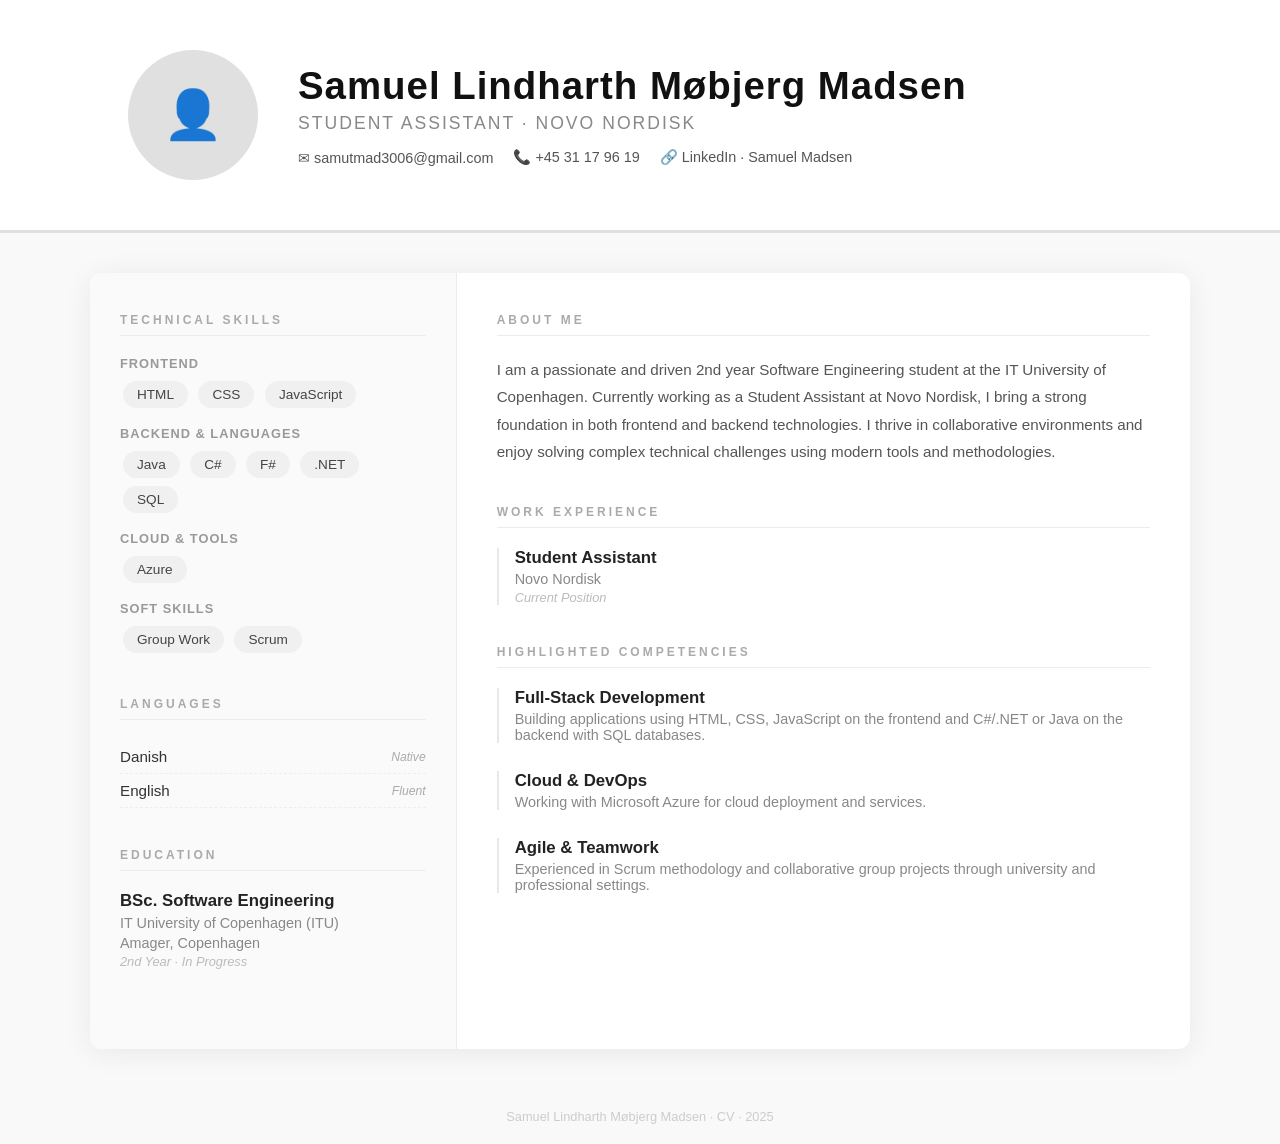
==== index.html @ 104825ec "base start" ====
<!DOCTYPE html>
<html lang="en">
<head>
    <meta charset="UTF-8">
    <meta name="viewport" content="width=device-width, initial-scale=1.0">
    <title>Samuel Lindharth Møbjerg Madsen - CV</title>
    <style>
        * {
            margin: 0;
            padding: 0;
            box-sizing: border-box;
        }

        body {
            font-family: 'Segoe UI', Tahoma, Geneva, Verdana, sans-serif;
            background-color: #f9f9f9;
            color: #333;
        }

        /* HEADER */
        header {
            background-color: #ffffff;
            border-bottom: 3px solid #e0e0e0;
            padding: 50px 10%;
            display: flex;
            align-items: center;
            gap: 40px;
        }

        .profile-photo {
            width: 130px;
            height: 130px;
            border-radius: 50%;
            background-color: #e0e0e0;
            display: flex;
            align-items: center;
            justify-content: center;
            font-size: 48px;
            color: #aaa;
            flex-shrink: 0;
        }

        .header-info h1 {
            font-size: 2.4em;
            font-weight: 700;
            letter-spacing: 1px;
            color: #111;
        }

        .header-info h2 {
            font-size: 1.1em;
            font-weight: 400;
            color: #888;
            margin-top: 5px;
            letter-spacing: 2px;
            text-transform: uppercase;
        }

        .contact-bar {
            margin-top: 15px;
            display: flex;
            flex-wrap: wrap;
            gap: 20px;
        }

        .contact-bar a, .contact-bar span {
            font-size: 0.9em;
            color: #555;
            text-decoration: none;
            display: flex;
            align-items: center;
            gap: 6px;
        }

        .contact-bar a:hover {
            color: #111;
        }

        /* MAIN LAYOUT */
        .container {
            display: grid;
            grid-template-columns: 1fr 2fr;
            gap: 0;
            max-width: 1100px;
            margin: 40px auto;
            background: #fff;
            box-shadow: 0 4px 30px rgba(0,0,0,0.07);
            border-radius: 12px;
            overflow: hidden;
        }

        /* SIDEBAR */
        .sidebar {
            background-color: #fafafa;
            border-right: 1px solid #ececec;
            padding: 40px 30px;
        }

        /* MAIN CONTENT */
        .main-content {
            padding: 40px 40px;
        }

        /* SECTIONS */
        .section {
            margin-bottom: 40px;
        }

        .section-title {
            font-size: 0.75em;
            font-weight: 700;
            text-transform: uppercase;
            letter-spacing: 3px;
            color: #aaa;
            margin-bottom: 20px;
            border-bottom: 1px solid #ececec;
            padding-bottom: 8px;
        }

        /* SKILLS */
        .skill-tag {
            display: inline-block;
            background-color: #f0f0f0;
            color: #444;
            padding: 6px 14px;
            border-radius: 20px;
            font-size: 0.85em;
            margin: 4px 3px;
            transition: background 0.2s;
        }

        .skill-tag:hover {
            background-color: #e0e0e0;
        }

        .skill-category {
            font-size: 0.8em;
            font-weight: 600;
            color: #999;
            text-transform: uppercase;
            letter-spacing: 1px;
            margin: 14px 0 6px 0;
        }

        /* LANGUAGES */
        .language-item {
            display: flex;
            justify-content: space-between;
            align-items: center;
            padding: 8px 0;
            border-bottom: 1px dashed #eee;
            font-size: 0.95em;
        }

        .language-level {
            font-size: 0.8em;
            color: #aaa;
            font-style: italic;
        }

        /* EDUCATION */
        .edu-item {
            margin-bottom: 20px;
        }

        .edu-item h3 {
            font-size: 1.05em;
            font-weight: 600;
            color: #222;
        }

        .edu-item .institution {
            font-size: 0.9em;
            color: #888;
            margin-top: 4px;
        }

        .edu-item .year {
            font-size: 0.8em;
            color: #bbb;
            margin-top: 3px;
            font-style: italic;
        }

        /* EXPERIENCE */
        .exp-item {
            margin-bottom: 28px;
            padding-left: 16px;
            border-left: 2px solid #e8e8e8;
        }

        .exp-item h3 {
            font-size: 1.05em;
            font-weight: 600;
            color: #222;
        }

        .exp-item .company {
            font-size: 0.9em;
            color: #888;
            margin-top: 3px;
        }

        .exp-item .year {
            font-size: 0.8em;
            color: #bbb;
            font-style: italic;
            margin-top: 3px;
        }

        /* ABOUT */
        .about-text {
            font-size: 0.95em;
            line-height: 1.8;
            color: #555;
        }

        /* FOOTER */
        footer {
            text-align: center;
            padding: 20px;
            font-size: 0.8em;
            color: #ccc;
        }

        /* RESPONSIVE */
        @media (max-width: 768px) {
            .container {
                grid-template-columns: 1fr;
                margin: 20px;
            }

            header {
                flex-direction: column;
                text-align: center;
                padding: 30px 5%;
            }

            .contact-bar {
                justify-content: center;
            }
        }
    </style>
</head>
<body>

    <!-- HEADER -->
    <header>
        <div class="profile-photo">👤</div>
        <div class="header-info">
            <h1>Samuel Lindharth Møbjerg Madsen</h1>
            <h2>Student Assistant · Novo Nordisk</h2>
            <div class="contact-bar">
                <a href="mailto:samutmad3006@gmail.com">✉ samutmad3006@gmail.com</a>
                <a href="tel:+4531179619">📞 +45 31 17 96 19</a>
                <a href="https://www.linkedin.com/in/samuel-madsen" target="_blank">🔗 LinkedIn · Samuel Madsen</a>
            </div>
        </div>
    </header>

    <!-- MAIN LAYOUT -->
    <div class="container">

        <!-- SIDEBAR -->
        <aside class="sidebar">

            <!-- SKILLS -->
            <div class="section">
                <div class="section-title">Technical Skills</div>

                <div class="skill-category">Frontend</div>
                <span class="skill-tag">HTML</span>
                <span class="skill-tag">CSS</span>
                <span class="skill-tag">JavaScript</span>

                <div class="skill-category">Backend & Languages</div>
                <span class="skill-tag">Java</span>
                <span class="skill-tag">C#</span>
                <span class="skill-tag">F#</span>
                <span class="skill-tag">.NET</span>
                <span class="skill-tag">SQL</span>

                <div class="skill-category">Cloud & Tools</div>
                <span class="skill-tag">Azure</span>

                <div class="skill-category">Soft Skills</div>
                <span class="skill-tag">Group Work</span>
                <span class="skill-tag">Scrum</span>
            </div>

            <!-- LANGUAGES -->
            <div class="section">
                <div class="section-title">Languages</div>
                <div class="language-item">
                    <span>Danish</span>
                    <span class="language-level">Native</span>
                </div>
                <div class="language-item">
                    <span>English</span>
                    <span class="language-level">Fluent</span>
                </div>
            </div>

            <!-- EDUCATION -->
            <div class="section">
                <div class="section-title">Education</div>
                <div class="edu-item">
                    <h3>BSc. Software Engineering</h3>
                    <div class="institution">IT University of Copenhagen (ITU)</div>
                    <div class="institution">Amager, Copenhagen</div>
                    <div class="year">2nd Year · In Progress</div>
                </div>
            </div>

        </aside>

        <!-- MAIN CONTENT -->
        <main class="main-content">

            <!-- ABOUT -->
            <div class="section">
                <div class="section-title">About Me</div>
                <p class="about-text">
                    I am a passionate and driven 2nd year Software Engineering student at the 
                    IT University of Copenhagen. Currently working as a Student Assistant at 
                    Novo Nordisk, I bring a strong foundation in both frontend and backend 
                    technologies. I thrive in collaborative environments and enjoy solving 
                    complex technical challenges using modern tools and methodologies.
                </p>
            </div>

            <!-- EXPERIENCE -->
            <div class="section">
                <div class="section-title">Work Experience</div>
                <div class="exp-item">
                    <h3>Student Assistant</h3>
                    <div class="company">Novo Nordisk</div>
                    <div class="year">Current Position</div>
                </div>
            </div>

            <!-- PROJECTS / HIGHLIGHT -->
            <div class="section">
                <div class="section-title">Highlighted Competencies</div>
                <div class="exp-item">
                    <h3>Full-Stack Development</h3>
                    <div class="company">
                        Building applications using HTML, CSS, JavaScript on the frontend 
                        and C#/.NET or Java on the backend with SQL databases.
                    </div>
                </div>
                <div class="exp-item">
                    <h3>Cloud & DevOps</h3>
                    <div class="company">
                        Working with Microsoft Azure for cloud deployment and services.
                    </div>
                </div>
                <div class="exp-item">
                    <h3>Agile & Teamwork</h3>
                    <div class="company">
                        Experienced in Scrum methodology and collaborative group projects 
                        through university and professional settings.
                    </div>
                </div>
            </div>

        </main>
    </div>

    <footer>
        Samuel Lindharth Møbjerg Madsen · CV · 2025
    </footer>

</body>
</html>
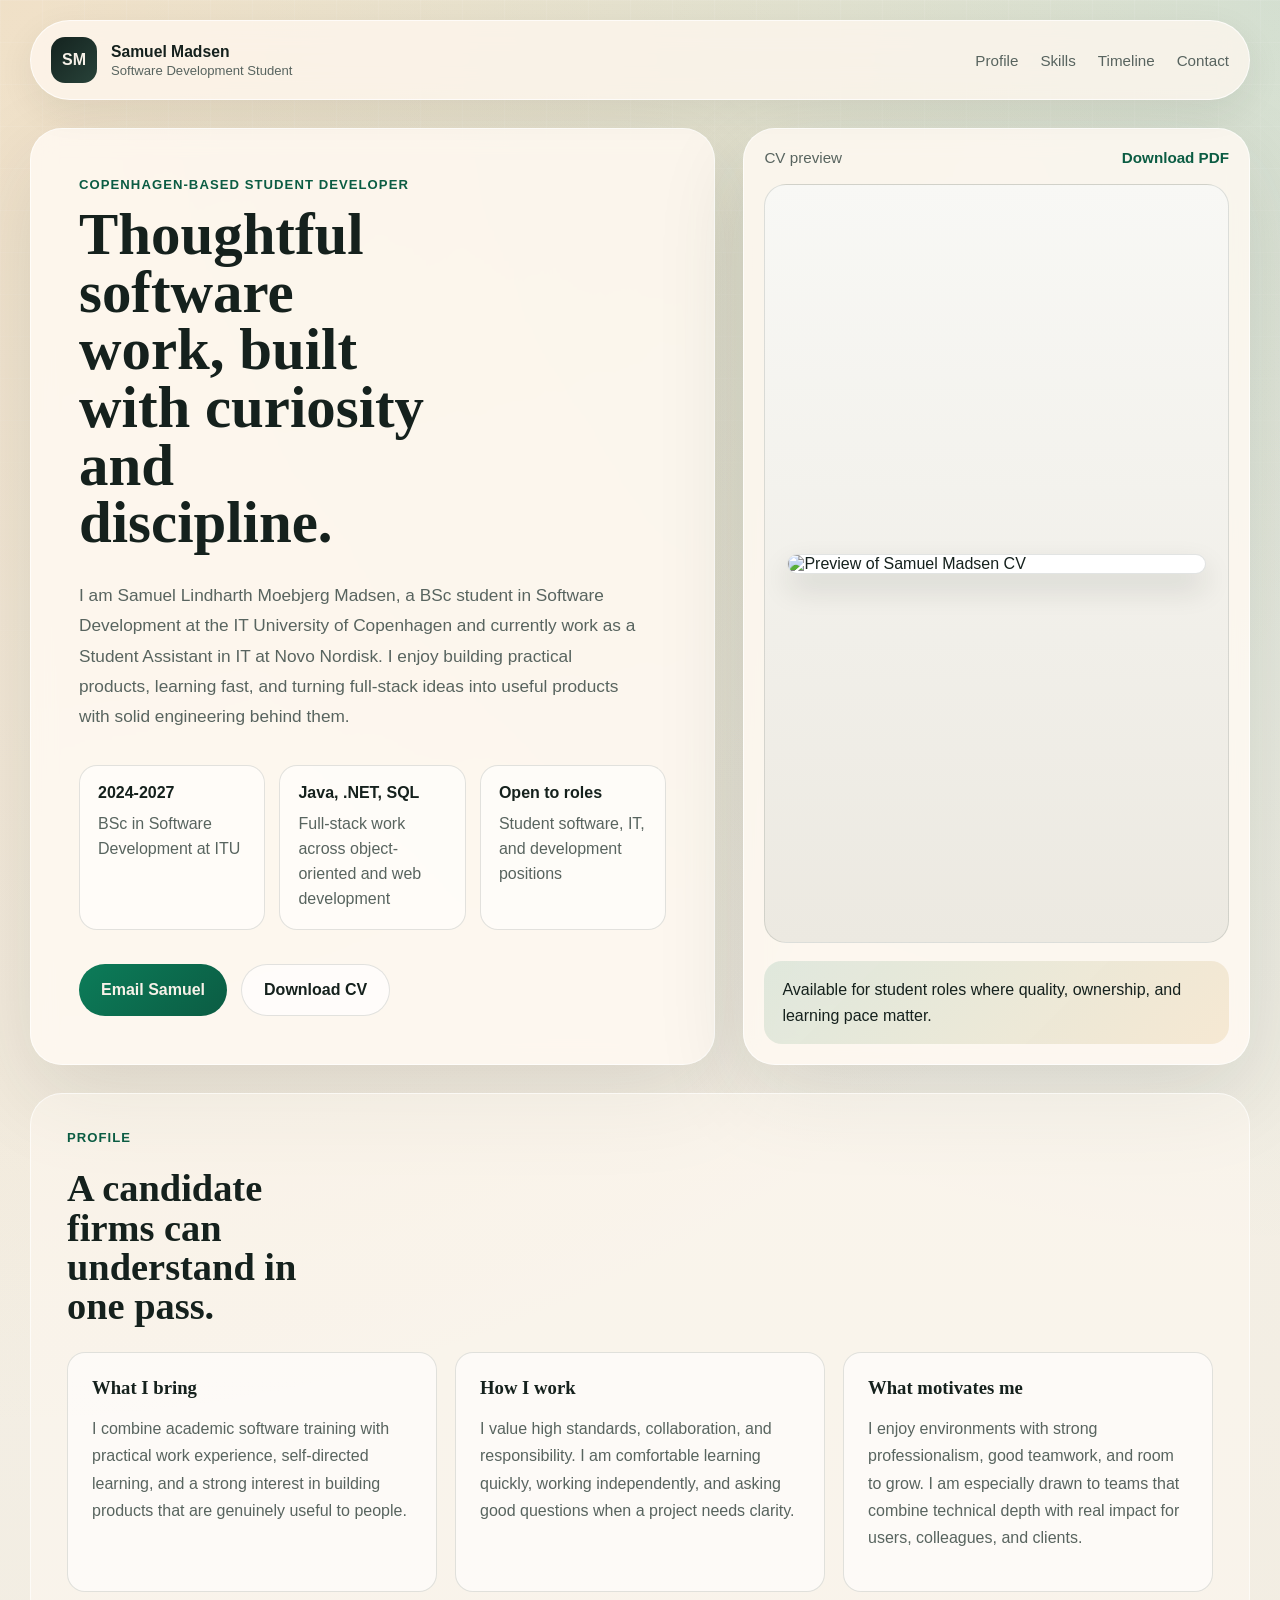
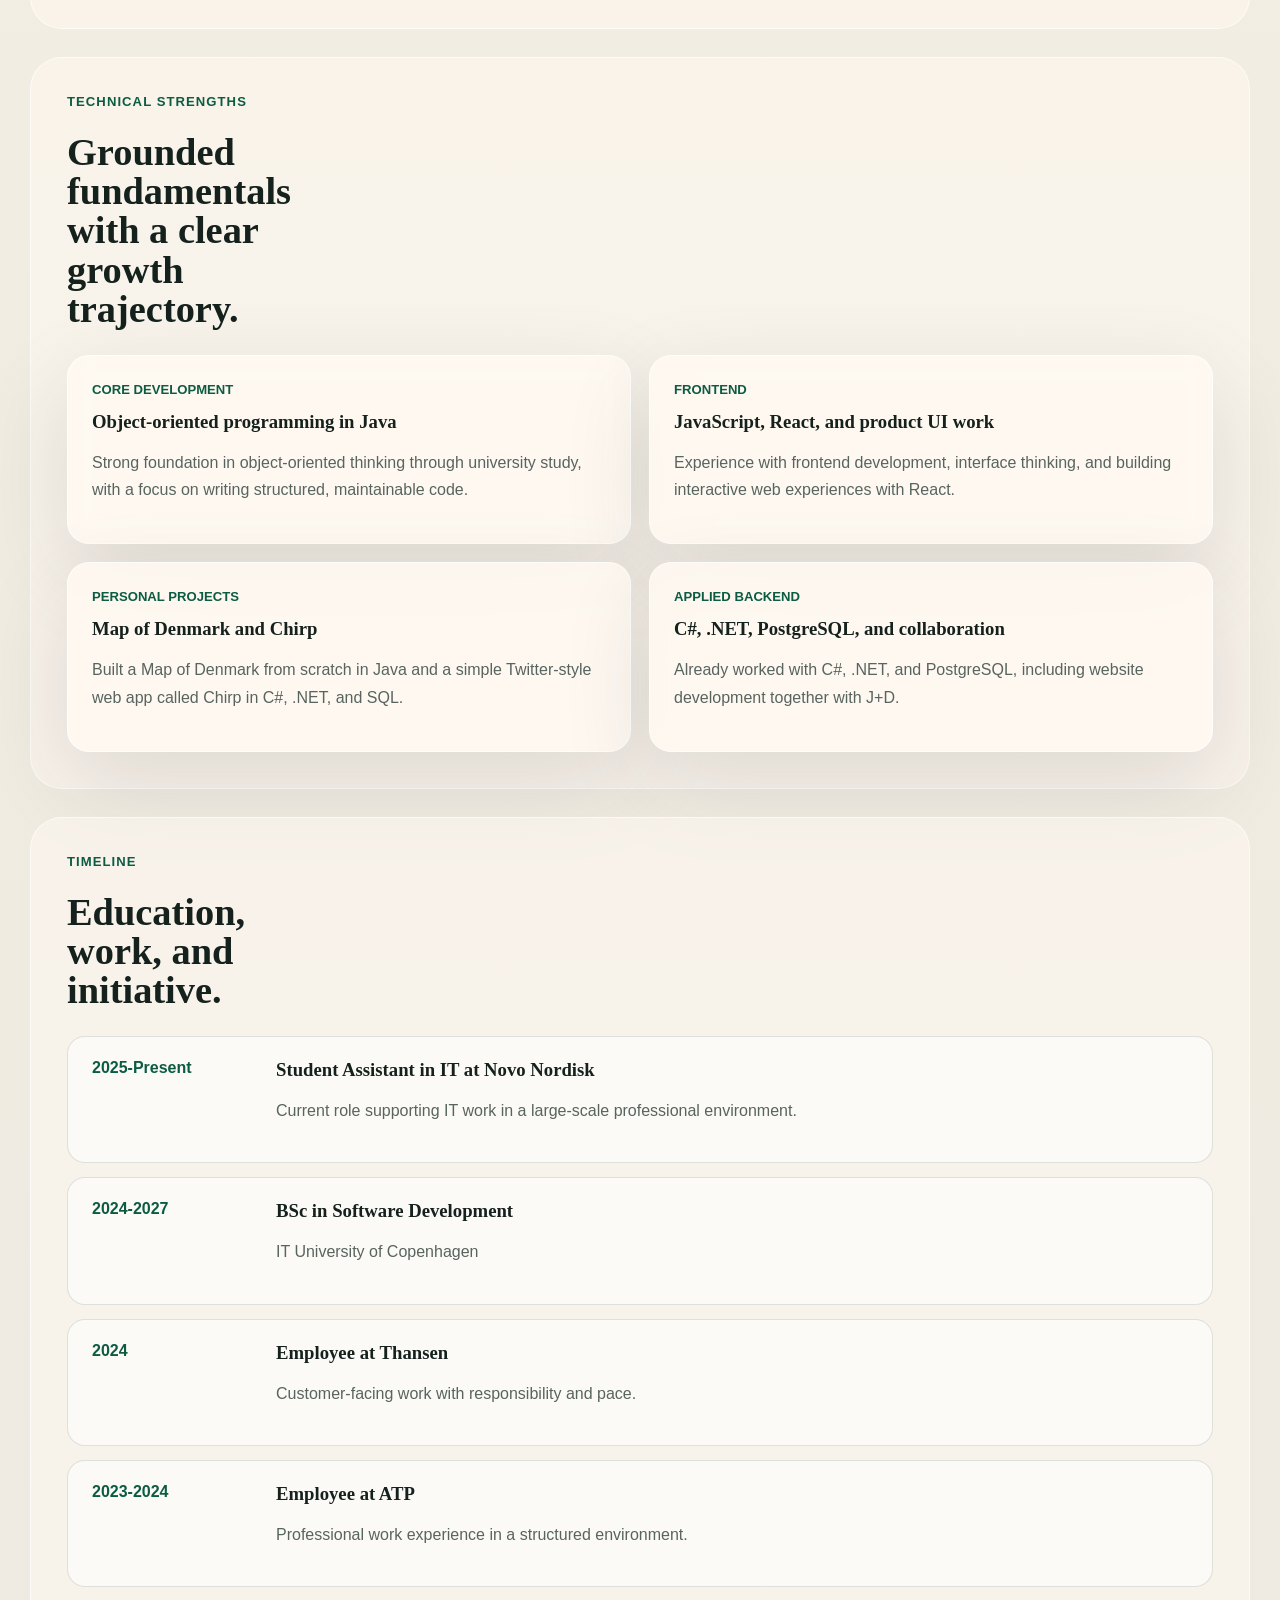
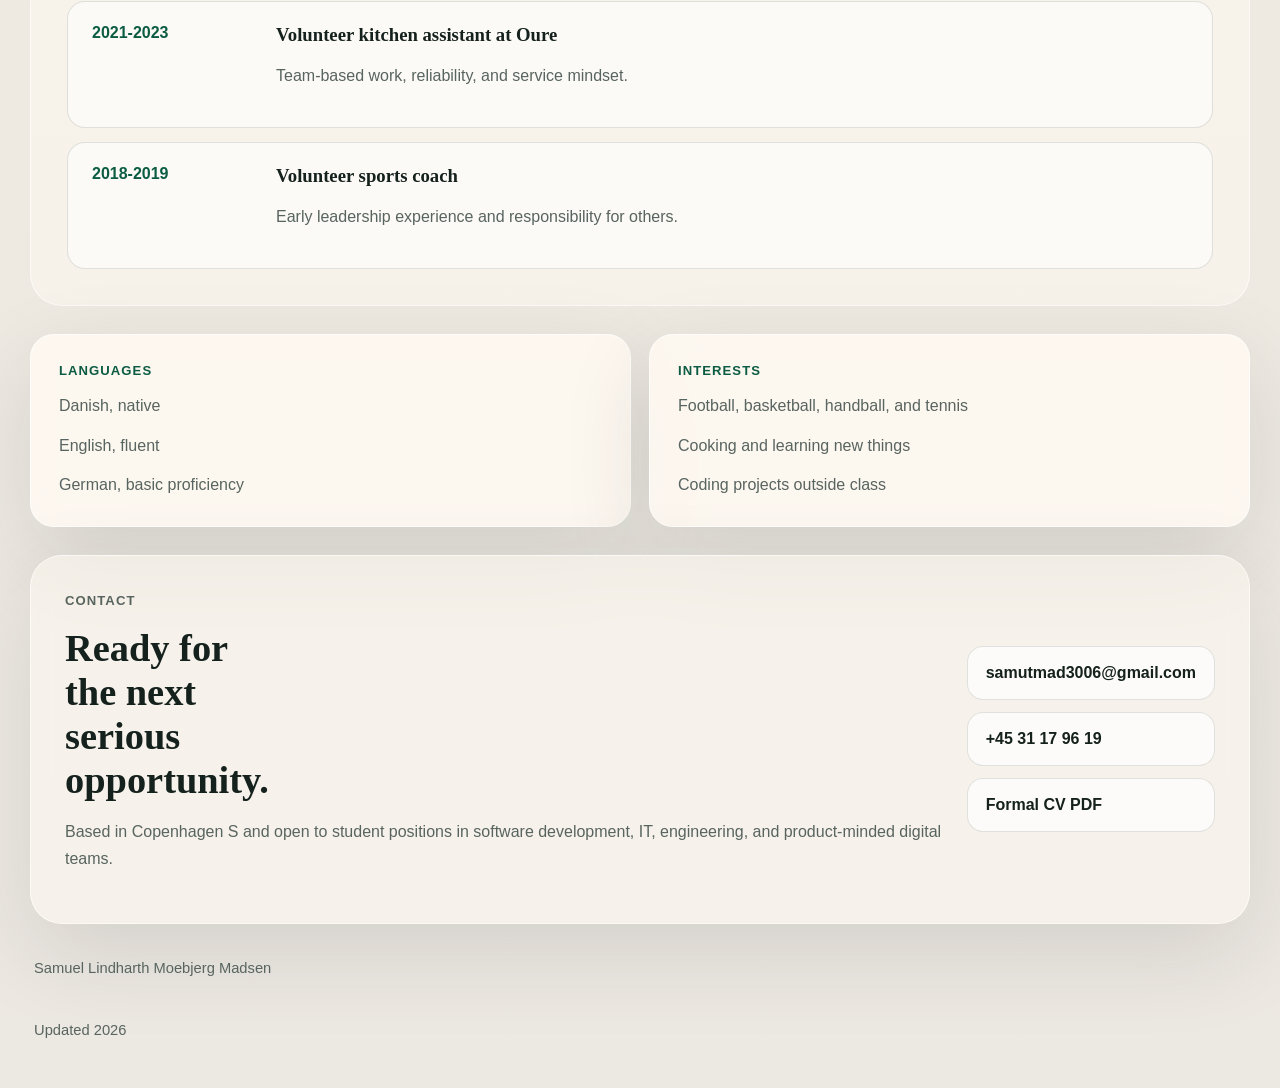
==== commit 4963f910: "start add" ====
--- a/index.html
+++ b/index.html
@@ -1,375 +1,272 @@
-<!DOCTYPE html>
-<html lang="en">
-<head>
-    <meta charset="UTF-8">
-    <meta name="viewport" content="width=device-width, initial-scale=1.0">
-    <title>Samuel Lindharth Møbjerg Madsen - CV</title>
-    <style>
-        * {
-            margin: 0;
-            padding: 0;
-            box-sizing: border-box;
-        }
-
-        body {
-            font-family: 'Segoe UI', Tahoma, Geneva, Verdana, sans-serif;
-            background-color: #f9f9f9;
-            color: #333;
-        }
-
-        /* HEADER */
-        header {
-            background-color: #ffffff;
-            border-bottom: 3px solid #e0e0e0;
-            padding: 50px 10%;
-            display: flex;
-            align-items: center;
-            gap: 40px;
-        }
-
-        .profile-photo {
-            width: 130px;
-            height: 130px;
-            border-radius: 50%;
-            background-color: #e0e0e0;
-            display: flex;
-            align-items: center;
-            justify-content: center;
-            font-size: 48px;
-            color: #aaa;
-            flex-shrink: 0;
-        }
-
-        .header-info h1 {
-            font-size: 2.4em;
-            font-weight: 700;
-            letter-spacing: 1px;
-            color: #111;
-        }
-
-        .header-info h2 {
-            font-size: 1.1em;
-            font-weight: 400;
-            color: #888;
-            margin-top: 5px;
-            letter-spacing: 2px;
-            text-transform: uppercase;
-        }
-
-        .contact-bar {
-            margin-top: 15px;
-            display: flex;
-            flex-wrap: wrap;
-            gap: 20px;
-        }
-
-        .contact-bar a, .contact-bar span {
-            font-size: 0.9em;
-            color: #555;
-            text-decoration: none;
-            display: flex;
-            align-items: center;
-            gap: 6px;
-        }
-
-        .contact-bar a:hover {
-            color: #111;
-        }
-
-        /* MAIN LAYOUT */
-        .container {
-            display: grid;
-            grid-template-columns: 1fr 2fr;
-            gap: 0;
-            max-width: 1100px;
-            margin: 40px auto;
-            background: #fff;
-            box-shadow: 0 4px 30px rgba(0,0,0,0.07);
-            border-radius: 12px;
-            overflow: hidden;
-        }
-
-        /* SIDEBAR */
-        .sidebar {
-            background-color: #fafafa;
-            border-right: 1px solid #ececec;
-            padding: 40px 30px;
-        }
-
-        /* MAIN CONTENT */
-        .main-content {
-            padding: 40px 40px;
-        }
-
-        /* SECTIONS */
-        .section {
-            margin-bottom: 40px;
-        }
-
-        .section-title {
-            font-size: 0.75em;
-            font-weight: 700;
-            text-transform: uppercase;
-            letter-spacing: 3px;
-            color: #aaa;
-            margin-bottom: 20px;
-            border-bottom: 1px solid #ececec;
-            padding-bottom: 8px;
-        }
-
-        /* SKILLS */
-        .skill-tag {
-            display: inline-block;
-            background-color: #f0f0f0;
-            color: #444;
-            padding: 6px 14px;
-            border-radius: 20px;
-            font-size: 0.85em;
-            margin: 4px 3px;
-            transition: background 0.2s;
-        }
-
-        .skill-tag:hover {
-            background-color: #e0e0e0;
-        }
-
-        .skill-category {
-            font-size: 0.8em;
-            font-weight: 600;
-            color: #999;
-            text-transform: uppercase;
-            letter-spacing: 1px;
-            margin: 14px 0 6px 0;
-        }
-
-        /* LANGUAGES */
-        .language-item {
-            display: flex;
-            justify-content: space-between;
-            align-items: center;
-            padding: 8px 0;
-            border-bottom: 1px dashed #eee;
-            font-size: 0.95em;
-        }
-
-        .language-level {
-            font-size: 0.8em;
-            color: #aaa;
-            font-style: italic;
-        }
-
-        /* EDUCATION */
-        .edu-item {
-            margin-bottom: 20px;
-        }
-
-        .edu-item h3 {
-            font-size: 1.05em;
-            font-weight: 600;
-            color: #222;
-        }
-
-        .edu-item .institution {
-            font-size: 0.9em;
-            color: #888;
-            margin-top: 4px;
-        }
-
-        .edu-item .year {
-            font-size: 0.8em;
-            color: #bbb;
-            margin-top: 3px;
-            font-style: italic;
-        }
-
-        /* EXPERIENCE */
-        .exp-item {
-            margin-bottom: 28px;
-            padding-left: 16px;
-            border-left: 2px solid #e8e8e8;
-        }
-
-        .exp-item h3 {
-            font-size: 1.05em;
-            font-weight: 600;
-            color: #222;
-        }
-
-        .exp-item .company {
-            font-size: 0.9em;
-            color: #888;
-            margin-top: 3px;
-        }
-
-        .exp-item .year {
-            font-size: 0.8em;
-            color: #bbb;
-            font-style: italic;
-            margin-top: 3px;
-        }
-
-        /* ABOUT */
-        .about-text {
-            font-size: 0.95em;
-            line-height: 1.8;
-            color: #555;
-        }
-
-        /* FOOTER */
-        footer {
-            text-align: center;
-            padding: 20px;
-            font-size: 0.8em;
-            color: #ccc;
-        }
-
-        /* RESPONSIVE */
-        @media (max-width: 768px) {
-            .container {
-                grid-template-columns: 1fr;
-                margin: 20px;
-            }
-
-            header {
-                flex-direction: column;
-                text-align: center;
-                padding: 30px 5%;
-            }
-
-            .contact-bar {
-                justify-content: center;
-            }
-        }
-    </style>
-</head>
-<body>
-
-    <!-- HEADER -->
-    <header>
-        <div class="profile-photo">👤</div>
-        <div class="header-info">
-            <h1>Samuel Lindharth Møbjerg Madsen</h1>
-            <h2>Student Assistant · Novo Nordisk</h2>
-            <div class="contact-bar">
-                <a href="mailto:samutmad3006@gmail.com">✉ samutmad3006@gmail.com</a>
-                <a href="tel:+4531179619">📞 +45 31 17 96 19</a>
-                <a href="https://www.linkedin.com/in/samuel-madsen" target="_blank">🔗 LinkedIn · Samuel Madsen</a>
-            </div>
-        </div>
-    </header>
-
-    <!-- MAIN LAYOUT -->
-    <div class="container">
-
-        <!-- SIDEBAR -->
-        <aside class="sidebar">
-
-            <!-- SKILLS -->
-            <div class="section">
-                <div class="section-title">Technical Skills</div>
-
-                <div class="skill-category">Frontend</div>
-                <span class="skill-tag">HTML</span>
-                <span class="skill-tag">CSS</span>
-                <span class="skill-tag">JavaScript</span>
-
-                <div class="skill-category">Backend & Languages</div>
-                <span class="skill-tag">Java</span>
-                <span class="skill-tag">C#</span>
-                <span class="skill-tag">F#</span>
-                <span class="skill-tag">.NET</span>
-                <span class="skill-tag">SQL</span>
-
-                <div class="skill-category">Cloud & Tools</div>
-                <span class="skill-tag">Azure</span>
-
-                <div class="skill-category">Soft Skills</div>
-                <span class="skill-tag">Group Work</span>
-                <span class="skill-tag">Scrum</span>
-            </div>
-
-            <!-- LANGUAGES -->
-            <div class="section">
-                <div class="section-title">Languages</div>
-                <div class="language-item">
-                    <span>Danish</span>
-                    <span class="language-level">Native</span>
-                </div>
-                <div class="language-item">
-                    <span>English</span>
-                    <span class="language-level">Fluent</span>
-                </div>
-            </div>
-
-            <!-- EDUCATION -->
-            <div class="section">
-                <div class="section-title">Education</div>
-                <div class="edu-item">
-                    <h3>BSc. Software Engineering</h3>
-                    <div class="institution">IT University of Copenhagen (ITU)</div>
-                    <div class="institution">Amager, Copenhagen</div>
-                    <div class="year">2nd Year · In Progress</div>
-                </div>
-            </div>
-
-        </aside>
-
-        <!-- MAIN CONTENT -->
-        <main class="main-content">
-
-            <!-- ABOUT -->
-            <div class="section">
-                <div class="section-title">About Me</div>
-                <p class="about-text">
-                    I am a passionate and driven 2nd year Software Engineering student at the 
-                    IT University of Copenhagen. Currently working as a Student Assistant at 
-                    Novo Nordisk, I bring a strong foundation in both frontend and backend 
-                    technologies. I thrive in collaborative environments and enjoy solving 
-                    complex technical challenges using modern tools and methodologies.
-                </p>
-            </div>
-
-            <!-- EXPERIENCE -->
-            <div class="section">
-                <div class="section-title">Work Experience</div>
-                <div class="exp-item">
-                    <h3>Student Assistant</h3>
-                    <div class="company">Novo Nordisk</div>
-                    <div class="year">Current Position</div>
-                </div>
-            </div>
-
-            <!-- PROJECTS / HIGHLIGHT -->
-            <div class="section">
-                <div class="section-title">Highlighted Competencies</div>
-                <div class="exp-item">
-                    <h3>Full-Stack Development</h3>
-                    <div class="company">
-                        Building applications using HTML, CSS, JavaScript on the frontend 
-                        and C#/.NET or Java on the backend with SQL databases.
-                    </div>
-                </div>
-                <div class="exp-item">
-                    <h3>Cloud & DevOps</h3>
-                    <div class="company">
-                        Working with Microsoft Azure for cloud deployment and services.
-                    </div>
-                </div>
-                <div class="exp-item">
-                    <h3>Agile & Teamwork</h3>
-                    <div class="company">
-                        Experienced in Scrum methodology and collaborative group projects 
-                        through university and professional settings.
-                    </div>
-                </div>
-            </div>
-
-        </main>
-    </div>
-
-    <footer>
-        Samuel Lindharth Møbjerg Madsen · CV · 2025
-    </footer>
-
-</body>
-</html>+<!DOCTYPE html>
+<html lang="en">
+  <head>
+    <meta charset="UTF-8" />
+    <meta name="viewport" content="width=device-width, initial-scale=1.0" />
+    <title>Samuel Madsen | Software Development Student</title>
+    <meta
+      name="description"
+      content="Professional CV web app for Samuel Lindharth Moebjerg Madsen, software development student at the IT University of Copenhagen."
+    />
+    <link rel="preload" href="./styles.css" as="style" />
+    <link rel="stylesheet" href="./styles.css" />
+  </head>
+  <body>
+    <div class="site-shell">
+      <header class="topbar">
+        <a class="brand" href="#home">
+          <span class="brand-mark">SM</span>
+          <span class="brand-copy">
+            <strong>Samuel Madsen</strong>
+            <span>Software Development Student</span>
+          </span>
+        </a>
+        <nav class="nav" aria-label="Primary">
+          <a href="#profile">Profile</a>
+          <a href="#skills">Skills</a>
+          <a href="#timeline">Timeline</a>
+          <a href="#contact">Contact</a>
+        </nav>
+      </header>
+
+      <main id="home">
+        <section class="hero">
+          <div class="hero-copy reveal">
+            <p class="eyebrow">Copenhagen-based student developer</p>
+            <h1>Thoughtful software work, built with curiosity and discipline.</h1>
+            <p class="lead">
+              I am Samuel Lindharth Moebjerg Madsen, a BSc student in Software
+              Development at the IT University of Copenhagen and currently work
+              as a Student Assistant in IT at Novo Nordisk. I enjoy building
+              practical products, learning fast, and turning full-stack ideas
+              into useful products with solid engineering behind them.
+            </p>
+
+            <div class="hero-metrics" aria-label="Highlights">
+              <article>
+                <strong>2024-2027</strong>
+                <span>BSc in Software Development at ITU</span>
+              </article>
+              <article>
+                <strong>Java, .NET, SQL</strong>
+                <span>Full-stack work across object-oriented and web development</span>
+              </article>
+              <article>
+                <strong>Open to roles</strong>
+                <span>Student software, IT, and development positions</span>
+              </article>
+            </div>
+
+            <div class="cta-row">
+              <a class="button button-primary" href="mailto:samutmad3006@gmail.com"
+                >Email Samuel</a
+              >
+              <a
+                class="button button-secondary pdf-download-link"
+                href="./assets/Samuel_Madsen_CV.pdf"
+                download="Samuel_Madsen_CV.pdf"
+                >Download CV</a
+              >
+            </div>
+          </div>
+
+          <aside class="hero-panel reveal" aria-label="CV preview">
+            <div class="panel-head">
+              <span>CV preview</span>
+              <a
+                class="pdf-download-link"
+                href="./assets/Samuel_Madsen_CV.pdf"
+                download="Samuel_Madsen_CV.pdf"
+                >Download PDF</a
+              >
+            </div>
+            <div class="document-frame document-preview-card">
+              <img
+                class="document-preview-image"
+                src="./assets/cv-preview.png"
+                alt="Preview of Samuel Madsen CV"
+              />
+            </div>
+            <div class="panel-note">
+              <p>Available for student roles where quality, ownership, and learning pace matter.</p>
+            </div>
+          </aside>
+        </section>
+
+        <section class="band intro-band reveal" id="profile">
+          <div class="section-heading">
+            <p class="eyebrow">Profile</p>
+            <h2>A candidate firms can understand in one pass.</h2>
+          </div>
+          <div class="intro-grid">
+            <article>
+              <h3>What I bring</h3>
+              <p>
+                I combine academic software training with practical work
+                experience, self-directed learning, and a strong interest in
+                building products that are genuinely useful to people.
+              </p>
+            </article>
+            <article>
+              <h3>How I work</h3>
+              <p>
+                I value high standards, collaboration, and responsibility. I am
+                comfortable learning quickly, working independently, and asking
+                good questions when a project needs clarity.
+              </p>
+            </article>
+            <article>
+              <h3>What motivates me</h3>
+              <p>
+                I enjoy environments with strong professionalism, good teamwork,
+                and room to grow. I am especially drawn to teams that combine
+                technical depth with real impact for users, colleagues, and clients.
+              </p>
+            </article>
+          </div>
+        </section>
+
+        <section class="band" id="skills">
+          <div class="section-heading reveal">
+            <p class="eyebrow">Technical Strengths</p>
+            <h2>Grounded fundamentals with a clear growth trajectory.</h2>
+          </div>
+          <div class="skill-grid">
+            <article class="skill-card reveal">
+              <span class="skill-kicker">Core development</span>
+              <h3>Object-oriented programming in Java</h3>
+              <p>
+                Strong foundation in object-oriented thinking through university
+                study, with a focus on writing structured, maintainable code.
+              </p>
+            </article>
+            <article class="skill-card reveal">
+              <span class="skill-kicker">Frontend</span>
+              <h3>JavaScript, React, and product UI work</h3>
+              <p>
+                Experience with frontend development, interface thinking, and
+                building interactive web experiences with React.
+              </p>
+            </article>
+            <article class="skill-card reveal">
+              <span class="skill-kicker">Personal projects</span>
+              <h3>Map of Denmark and Chirp</h3>
+              <p>
+                Built a Map of Denmark from scratch in Java and a simple
+                Twitter-style web app called Chirp in C#, .NET, and SQL.
+              </p>
+            </article>
+            <article class="skill-card reveal">
+              <span class="skill-kicker">Applied backend</span>
+              <h3>C#, .NET, PostgreSQL, and collaboration</h3>
+              <p>
+                Already worked with C#, .NET, and PostgreSQL, including website
+                development together with J+D.
+              </p>
+            </article>
+          </div>
+        </section>
+
+        <section class="band timeline-band" id="timeline">
+          <div class="section-heading reveal">
+            <p class="eyebrow">Timeline</p>
+            <h2>Education, work, and initiative.</h2>
+          </div>
+          <div class="timeline">
+            <article class="timeline-item reveal">
+              <span class="timeline-year">2025-Present</span>
+              <div>
+                <h3>Student Assistant in IT at Novo Nordisk</h3>
+                <p>Current role supporting IT work in a large-scale professional environment.</p>
+              </div>
+            </article>
+            <article class="timeline-item reveal">
+              <span class="timeline-year">2024-2027</span>
+              <div>
+                <h3>BSc in Software Development</h3>
+                <p>IT University of Copenhagen</p>
+              </div>
+            </article>
+            <article class="timeline-item reveal">
+              <span class="timeline-year">2024</span>
+              <div>
+                <h3>Employee at Thansen</h3>
+                <p>Customer-facing work with responsibility and pace.</p>
+              </div>
+            </article>
+            <article class="timeline-item reveal">
+              <span class="timeline-year">2023-2024</span>
+              <div>
+                <h3>Employee at ATP</h3>
+                <p>Professional work experience in a structured environment.</p>
+              </div>
+            </article>
+            <article class="timeline-item reveal">
+              <span class="timeline-year">2021-2023</span>
+              <div>
+                <h3>Volunteer kitchen assistant at Oure</h3>
+                <p>Team-based work, reliability, and service mindset.</p>
+              </div>
+            </article>
+            <article class="timeline-item reveal">
+              <span class="timeline-year">2018-2019</span>
+              <div>
+                <h3>Volunteer sports coach</h3>
+                <p>Early leadership experience and responsibility for others.</p>
+              </div>
+            </article>
+          </div>
+        </section>
+
+        <section class="band split-band">
+          <div class="facts-card reveal">
+            <p class="eyebrow">Languages</p>
+            <ul class="plain-list">
+              <li>Danish, native</li>
+              <li>English, fluent</li>
+              <li>German, basic proficiency</li>
+            </ul>
+          </div>
+          <div class="facts-card reveal">
+            <p class="eyebrow">Interests</p>
+            <ul class="plain-list">
+              <li>Football, basketball, handball, and tennis</li>
+              <li>Cooking and learning new things</li>
+              <li>Coding projects outside class</li>
+            </ul>
+          </div>
+        </section>
+
+        <section class="band contact-band reveal" id="contact">
+          <div class="contact-copy">
+            <p class="eyebrow">Contact</p>
+            <h2>Ready for the next serious opportunity.</h2>
+            <p>
+              Based in Copenhagen S and open to student positions in software
+              development, IT, engineering, and product-minded digital teams.
+            </p>
+          </div>
+          <div class="contact-actions">
+            <a class="contact-link" href="mailto:samutmad3006@gmail.com"
+              >samutmad3006@gmail.com</a
+            >
+            <a class="contact-link" href="tel:+4531179619">+45 31 17 96 19</a>
+            <a
+              class="contact-link pdf-download-link"
+              href="./assets/Samuel_Madsen_CV.pdf"
+              download="Samuel_Madsen_CV.pdf"
+              >Formal CV PDF</a
+            >
+          </div>
+        </section>
+      </main>
+
+      <footer class="footer">
+        <p>Samuel Lindharth Moebjerg Madsen</p>
+        <p id="footer-year"></p>
+      </footer>
+    </div>
+
+    <script src="./app.js"></script>
+  </body>
+</html>
--- a/styles.css
+++ b/styles.css
@@ -0,0 +1,561 @@
+:root {
+  --bg: #f5f1e8;
+  --surface: rgba(255, 250, 242, 0.84);
+  --surface-strong: #fffaf2;
+  --surface-dark: #14231f;
+  --text: #15211d;
+  --muted: #58645f;
+  --line: rgba(21, 33, 29, 0.12);
+  --accent: #0c7c59;
+  --accent-strong: #0b5c43;
+  --warm: #d6a14f;
+  --shadow: 0 30px 90px rgba(35, 44, 40, 0.12);
+  --radius: 24px;
+  --radius-small: 16px;
+  --max: 1220px;
+}
+
+* {
+  box-sizing: border-box;
+}
+
+html {
+  scroll-behavior: smooth;
+}
+
+body {
+  margin: 0;
+  min-height: 100vh;
+  font-family: "Aptos", "Segoe UI", "Helvetica Neue", sans-serif;
+  color: var(--text);
+  background:
+    radial-gradient(circle at top left, rgba(214, 161, 79, 0.22), transparent 32%),
+    radial-gradient(circle at top right, rgba(12, 124, 89, 0.15), transparent 28%),
+    linear-gradient(180deg, #f7f2e9 0%, #f1ece1 48%, #ece8e2 100%);
+}
+
+body::before {
+  content: "";
+  position: fixed;
+  inset: 0;
+  pointer-events: none;
+  background-image:
+    linear-gradient(rgba(255, 255, 255, 0.18) 1px, transparent 1px),
+    linear-gradient(90deg, rgba(255, 255, 255, 0.18) 1px, transparent 1px);
+  background-size: 42px 42px;
+  mask-image: linear-gradient(180deg, rgba(0, 0, 0, 0.5), transparent 92%);
+}
+
+a {
+  color: inherit;
+  text-decoration: none;
+}
+
+.site-shell {
+  width: min(calc(100% - 40px), var(--max));
+  margin: 0 auto;
+  padding: 20px 0 36px;
+}
+
+.topbar {
+  position: sticky;
+  top: 16px;
+  z-index: 10;
+  display: flex;
+  align-items: center;
+  justify-content: space-between;
+  gap: 24px;
+  padding: 16px 20px;
+  margin-bottom: 28px;
+  border: 1px solid rgba(255, 255, 255, 0.72);
+  border-radius: 999px;
+  background: rgba(255, 248, 240, 0.76);
+  backdrop-filter: blur(14px);
+  box-shadow: 0 12px 35px rgba(34, 45, 40, 0.08);
+}
+
+.brand {
+  display: inline-flex;
+  align-items: center;
+  gap: 14px;
+}
+
+.brand-mark {
+  display: grid;
+  place-items: center;
+  width: 46px;
+  height: 46px;
+  border-radius: 14px;
+  background: linear-gradient(135deg, var(--surface-dark), #284239);
+  color: #f7f1e8;
+  font-weight: 700;
+  letter-spacing: 0;
+}
+
+.brand-copy {
+  display: grid;
+  gap: 2px;
+}
+
+.brand-copy strong {
+  font-size: 0.98rem;
+}
+
+.brand-copy span {
+  font-size: 0.82rem;
+  color: var(--muted);
+}
+
+.nav {
+  display: flex;
+  align-items: center;
+  gap: 22px;
+  font-size: 0.95rem;
+}
+
+.nav a {
+  color: var(--muted);
+}
+
+.nav a:hover,
+.nav a:focus-visible {
+  color: var(--text);
+}
+
+.hero,
+.band,
+.footer {
+  position: relative;
+}
+
+.hero {
+  display: grid;
+  grid-template-columns: 1.15fr 0.85fr;
+  gap: 28px;
+  align-items: stretch;
+}
+
+.hero-copy,
+.hero-panel,
+.facts-card,
+.contact-band,
+.skill-card {
+  border: 1px solid rgba(255, 255, 255, 0.65);
+  background: var(--surface);
+  backdrop-filter: blur(12px);
+  box-shadow: var(--shadow);
+}
+
+.hero-copy {
+  padding: 48px;
+  border-radius: calc(var(--radius) + 8px);
+}
+
+.eyebrow {
+  margin: 0 0 14px;
+  color: var(--accent-strong);
+  font-size: 0.82rem;
+  font-weight: 700;
+  text-transform: uppercase;
+  letter-spacing: 0.08em;
+}
+
+h1,
+h2,
+h3,
+.timeline-year,
+.button,
+.contact-link {
+  letter-spacing: 0;
+}
+
+h1,
+h2,
+h3 {
+  margin: 0;
+  font-family: Georgia, "Times New Roman", serif;
+  font-weight: 700;
+}
+
+h1 {
+  max-width: 12ch;
+  font-size: clamp(3rem, 4.6vw, 5.6rem);
+  line-height: 0.98;
+}
+
+.lead {
+  max-width: 58ch;
+  margin: 28px 0 0;
+  color: var(--muted);
+  font-size: 1.08rem;
+  line-height: 1.75;
+}
+
+.hero-metrics {
+  display: grid;
+  grid-template-columns: repeat(3, minmax(0, 1fr));
+  gap: 14px;
+  margin-top: 34px;
+}
+
+.hero-metrics article,
+.timeline-item,
+.intro-grid article {
+  border: 1px solid var(--line);
+  border-radius: 18px;
+  background: rgba(255, 255, 255, 0.58);
+}
+
+.hero-metrics article {
+  min-height: 132px;
+  padding: 18px;
+}
+
+.hero-metrics strong {
+  display: block;
+  font-size: 1rem;
+}
+
+.hero-metrics span {
+  display: block;
+  margin-top: 10px;
+  color: var(--muted);
+  line-height: 1.55;
+}
+
+.cta-row {
+  display: flex;
+  flex-wrap: wrap;
+  gap: 14px;
+  margin-top: 34px;
+}
+
+.button {
+  display: inline-flex;
+  align-items: center;
+  justify-content: center;
+  min-height: 52px;
+  padding: 0 22px;
+  border-radius: 999px;
+  font-weight: 700;
+  transition: transform 180ms ease, background-color 180ms ease, color 180ms ease;
+}
+
+.button:hover,
+.button:focus-visible {
+  transform: translateY(-1px);
+}
+
+.button-primary {
+  color: #f7f1e8;
+  background: linear-gradient(135deg, var(--accent), var(--accent-strong));
+}
+
+.button-secondary {
+  border: 1px solid var(--line);
+  background: rgba(255, 255, 255, 0.68);
+}
+
+.hero-panel {
+  display: grid;
+  grid-template-rows: auto 1fr auto;
+  min-height: 100%;
+  padding: 20px;
+  border-radius: calc(var(--radius) + 8px);
+}
+
+.panel-head {
+  display: flex;
+  align-items: center;
+  justify-content: space-between;
+  gap: 20px;
+  margin-bottom: 18px;
+  color: var(--muted);
+  font-size: 0.95rem;
+}
+
+.panel-head a {
+  color: var(--accent-strong);
+  font-weight: 700;
+}
+
+.document-frame {
+  overflow: hidden;
+  min-height: 590px;
+  border: 1px solid rgba(20, 35, 31, 0.12);
+  border-radius: 22px;
+  background:
+    linear-gradient(180deg, #f8f8f5 0%, #ece9e1 100%);
+}
+
+.document-preview-card {
+  display: grid;
+  place-items: center;
+  padding: 22px;
+}
+
+.document-preview-image {
+  width: 100%;
+  height: auto;
+  display: block;
+  border-radius: 18px;
+  border: 1px solid rgba(20, 35, 31, 0.12);
+  box-shadow: 0 14px 30px rgba(27, 35, 31, 0.14);
+  background: white;
+}
+
+.panel-note {
+  margin-top: 18px;
+  padding: 16px 18px;
+  border-radius: 18px;
+  background: linear-gradient(135deg, rgba(12, 124, 89, 0.12), rgba(214, 161, 79, 0.18));
+}
+
+.panel-note p {
+  margin: 0;
+  line-height: 1.6;
+}
+
+.band {
+  margin-top: 28px;
+  padding: 36px;
+  border-radius: calc(var(--radius) + 8px);
+  background: rgba(255, 249, 241, 0.52);
+  border: 1px solid rgba(255, 255, 255, 0.64);
+}
+
+.section-heading {
+  display: grid;
+  gap: 10px;
+  margin-bottom: 26px;
+}
+
+.section-heading h2 {
+  max-width: 13ch;
+  font-size: clamp(2.1rem, 3vw, 3.4rem);
+  line-height: 1.02;
+}
+
+.intro-grid {
+  display: grid;
+  grid-template-columns: repeat(3, minmax(0, 1fr));
+  gap: 18px;
+}
+
+.intro-grid article {
+  padding: 24px;
+}
+
+.intro-grid p,
+.skill-card p,
+.timeline-item p,
+.contact-copy p,
+.plain-list li {
+  color: var(--muted);
+  line-height: 1.7;
+}
+
+.skill-grid {
+  display: grid;
+  grid-template-columns: repeat(2, minmax(0, 1fr));
+  gap: 18px;
+}
+
+.skill-card {
+  padding: 24px;
+  border-radius: 22px;
+}
+
+.skill-kicker {
+  display: inline-block;
+  margin-bottom: 14px;
+  color: var(--accent-strong);
+  font-weight: 700;
+  font-size: 0.82rem;
+  text-transform: uppercase;
+}
+
+.timeline {
+  display: grid;
+  gap: 14px;
+}
+
+.timeline-item {
+  display: grid;
+  grid-template-columns: 160px minmax(0, 1fr);
+  gap: 24px;
+  align-items: start;
+  padding: 22px 24px;
+}
+
+.timeline-year {
+  color: var(--accent-strong);
+  font-weight: 700;
+}
+
+.split-band {
+  display: grid;
+  grid-template-columns: repeat(2, minmax(0, 1fr));
+  gap: 18px;
+  padding: 0;
+  background: transparent;
+  border: 0;
+}
+
+.facts-card {
+  padding: 28px;
+  border-radius: 24px;
+}
+
+.plain-list {
+  margin: 0;
+  padding: 0;
+  list-style: none;
+  display: grid;
+  gap: 12px;
+}
+
+.contact-band {
+  display: grid;
+  grid-template-columns: 1fr auto;
+  gap: 24px;
+  align-items: center;
+  padding: 34px;
+  border-radius: calc(var(--radius) + 8px);
+}
+
+.contact-copy h2 {
+  max-width: 11ch;
+  margin-bottom: 14px;
+  font-size: clamp(2rem, 3vw, 3rem);
+}
+
+.contact-actions {
+  display: grid;
+  gap: 12px;
+  min-width: min(100%, 340px);
+}
+
+.contact-link {
+  display: inline-flex;
+  align-items: center;
+  min-height: 54px;
+  padding: 0 18px;
+  border: 1px solid var(--line);
+  border-radius: 16px;
+  background: rgba(255, 255, 255, 0.72);
+  font-weight: 700;
+}
+
+.footer {
+  display: flex;
+  justify-content: space-between;
+  gap: 16px;
+  padding: 22px 4px 0;
+  color: var(--muted);
+  font-size: 0.92rem;
+}
+
+.reveal {
+  opacity: 0;
+  transform: translateY(22px);
+  animation: rise 700ms ease forwards;
+}
+
+.reveal:nth-child(2) {
+  animation-delay: 80ms;
+}
+
+.reveal:nth-child(3) {
+  animation-delay: 140ms;
+}
+
+.reveal:nth-child(4) {
+  animation-delay: 200ms;
+}
+
+@keyframes rise {
+  to {
+    opacity: 1;
+    transform: translateY(0);
+  }
+}
+
+@media (max-width: 1080px) {
+  .hero,
+  .contact-band,
+  .intro-grid,
+  .split-band,
+  .skill-grid {
+    grid-template-columns: 1fr;
+  }
+
+  .hero-metrics {
+    grid-template-columns: 1fr;
+  }
+
+  .document-frame,
+    min-height: 500px;
+  }
+}
+
+@media (max-width: 760px) {
+  .site-shell {
+    width: min(calc(100% - 24px), var(--max));
+    padding-top: 12px;
+  }
+
+  .topbar {
+    position: static;
+    flex-direction: column;
+    align-items: stretch;
+    border-radius: 28px;
+  }
+
+  .nav {
+    justify-content: space-between;
+    gap: 10px;
+    flex-wrap: wrap;
+  }
+
+  .hero-copy,
+  .hero-panel,
+  .band,
+  .contact-band,
+  .facts-card {
+    padding: 24px;
+    border-radius: 24px;
+  }
+
+  h1 {
+    max-width: 11ch;
+    font-size: clamp(2.5rem, 11vw, 4rem);
+  }
+
+  .lead {
+    font-size: 1rem;
+  }
+
+  .timeline-item {
+    grid-template-columns: 1fr;
+    gap: 10px;
+  }
+
+  .contact-actions,
+  .contact-link,
+  .button {
+    width: 100%;
+  }
+
+  .cta-row {
+    flex-direction: column;
+  }
+
+  .document-frame,
+    min-height: 360px;
+  }
+
+  .footer {
+    flex-direction: column;
+  }
+}
--- a/styles.css
+++ b/styles.css
@@ -0,0 +1,561 @@
+:root {
+  --bg: #f5f1e8;
+  --surface: rgba(255, 250, 242, 0.84);
+  --surface-strong: #fffaf2;
+  --surface-dark: #14231f;
+  --text: #15211d;
+  --muted: #58645f;
+  --line: rgba(21, 33, 29, 0.12);
+  --accent: #0c7c59;
+  --accent-strong: #0b5c43;
+  --warm: #d6a14f;
+  --shadow: 0 30px 90px rgba(35, 44, 40, 0.12);
+  --radius: 24px;
+  --radius-small: 16px;
+  --max: 1220px;
+}
+
+* {
+  box-sizing: border-box;
+}
+
+html {
+  scroll-behavior: smooth;
+}
+
+body {
+  margin: 0;
+  min-height: 100vh;
+  font-family: "Aptos", "Segoe UI", "Helvetica Neue", sans-serif;
+  color: var(--text);
+  background:
+    radial-gradient(circle at top left, rgba(214, 161, 79, 0.22), transparent 32%),
+    radial-gradient(circle at top right, rgba(12, 124, 89, 0.15), transparent 28%),
+    linear-gradient(180deg, #f7f2e9 0%, #f1ece1 48%, #ece8e2 100%);
+}
+
+body::before {
+  content: "";
+  position: fixed;
+  inset: 0;
+  pointer-events: none;
+  background-image:
+    linear-gradient(rgba(255, 255, 255, 0.18) 1px, transparent 1px),
+    linear-gradient(90deg, rgba(255, 255, 255, 0.18) 1px, transparent 1px);
+  background-size: 42px 42px;
+  mask-image: linear-gradient(180deg, rgba(0, 0, 0, 0.5), transparent 92%);
+}
+
+a {
+  color: inherit;
+  text-decoration: none;
+}
+
+.site-shell {
+  width: min(calc(100% - 40px), var(--max));
+  margin: 0 auto;
+  padding: 20px 0 36px;
+}
+
+.topbar {
+  position: sticky;
+  top: 16px;
+  z-index: 10;
+  display: flex;
+  align-items: center;
+  justify-content: space-between;
+  gap: 24px;
+  padding: 16px 20px;
+  margin-bottom: 28px;
+  border: 1px solid rgba(255, 255, 255, 0.72);
+  border-radius: 999px;
+  background: rgba(255, 248, 240, 0.76);
+  backdrop-filter: blur(14px);
+  box-shadow: 0 12px 35px rgba(34, 45, 40, 0.08);
+}
+
+.brand {
+  display: inline-flex;
+  align-items: center;
+  gap: 14px;
+}
+
+.brand-mark {
+  display: grid;
+  place-items: center;
+  width: 46px;
+  height: 46px;
+  border-radius: 14px;
+  background: linear-gradient(135deg, var(--surface-dark), #284239);
+  color: #f7f1e8;
+  font-weight: 700;
+  letter-spacing: 0;
+}
+
+.brand-copy {
+  display: grid;
+  gap: 2px;
+}
+
+.brand-copy strong {
+  font-size: 0.98rem;
+}
+
+.brand-copy span {
+  font-size: 0.82rem;
+  color: var(--muted);
+}
+
+.nav {
+  display: flex;
+  align-items: center;
+  gap: 22px;
+  font-size: 0.95rem;
+}
+
+.nav a {
+  color: var(--muted);
+}
+
+.nav a:hover,
+.nav a:focus-visible {
+  color: var(--text);
+}
+
+.hero,
+.band,
+.footer {
+  position: relative;
+}
+
+.hero {
+  display: grid;
+  grid-template-columns: 1.15fr 0.85fr;
+  gap: 28px;
+  align-items: stretch;
+}
+
+.hero-copy,
+.hero-panel,
+.facts-card,
+.contact-band,
+.skill-card {
+  border: 1px solid rgba(255, 255, 255, 0.65);
+  background: var(--surface);
+  backdrop-filter: blur(12px);
+  box-shadow: var(--shadow);
+}
+
+.hero-copy {
+  padding: 48px;
+  border-radius: calc(var(--radius) + 8px);
+}
+
+.eyebrow {
+  margin: 0 0 14px;
+  color: var(--accent-strong);
+  font-size: 0.82rem;
+  font-weight: 700;
+  text-transform: uppercase;
+  letter-spacing: 0.08em;
+}
+
+h1,
+h2,
+h3,
+.timeline-year,
+.button,
+.contact-link {
+  letter-spacing: 0;
+}
+
+h1,
+h2,
+h3 {
+  margin: 0;
+  font-family: Georgia, "Times New Roman", serif;
+  font-weight: 700;
+}
+
+h1 {
+  max-width: 12ch;
+  font-size: clamp(3rem, 4.6vw, 5.6rem);
+  line-height: 0.98;
+}
+
+.lead {
+  max-width: 58ch;
+  margin: 28px 0 0;
+  color: var(--muted);
+  font-size: 1.08rem;
+  line-height: 1.75;
+}
+
+.hero-metrics {
+  display: grid;
+  grid-template-columns: repeat(3, minmax(0, 1fr));
+  gap: 14px;
+  margin-top: 34px;
+}
+
+.hero-metrics article,
+.timeline-item,
+.intro-grid article {
+  border: 1px solid var(--line);
+  border-radius: 18px;
+  background: rgba(255, 255, 255, 0.58);
+}
+
+.hero-metrics article {
+  min-height: 132px;
+  padding: 18px;
+}
+
+.hero-metrics strong {
+  display: block;
+  font-size: 1rem;
+}
+
+.hero-metrics span {
+  display: block;
+  margin-top: 10px;
+  color: var(--muted);
+  line-height: 1.55;
+}
+
+.cta-row {
+  display: flex;
+  flex-wrap: wrap;
+  gap: 14px;
+  margin-top: 34px;
+}
+
+.button {
+  display: inline-flex;
+  align-items: center;
+  justify-content: center;
+  min-height: 52px;
+  padding: 0 22px;
+  border-radius: 999px;
+  font-weight: 700;
+  transition: transform 180ms ease, background-color 180ms ease, color 180ms ease;
+}
+
+.button:hover,
+.button:focus-visible {
+  transform: translateY(-1px);
+}
+
+.button-primary {
+  color: #f7f1e8;
+  background: linear-gradient(135deg, var(--accent), var(--accent-strong));
+}
+
+.button-secondary {
+  border: 1px solid var(--line);
+  background: rgba(255, 255, 255, 0.68);
+}
+
+.hero-panel {
+  display: grid;
+  grid-template-rows: auto 1fr auto;
+  min-height: 100%;
+  padding: 20px;
+  border-radius: calc(var(--radius) + 8px);
+}
+
+.panel-head {
+  display: flex;
+  align-items: center;
+  justify-content: space-between;
+  gap: 20px;
+  margin-bottom: 18px;
+  color: var(--muted);
+  font-size: 0.95rem;
+}
+
+.panel-head a {
+  color: var(--accent-strong);
+  font-weight: 700;
+}
+
+.document-frame {
+  overflow: hidden;
+  min-height: 590px;
+  border: 1px solid rgba(20, 35, 31, 0.12);
+  border-radius: 22px;
+  background:
+    linear-gradient(180deg, #f8f8f5 0%, #ece9e1 100%);
+}
+
+.document-preview-card {
+  display: grid;
+  place-items: center;
+  padding: 22px;
+}
+
+.document-preview-image {
+  width: 100%;
+  height: auto;
+  display: block;
+  border-radius: 18px;
+  border: 1px solid rgba(20, 35, 31, 0.12);
+  box-shadow: 0 14px 30px rgba(27, 35, 31, 0.14);
+  background: white;
+}
+
+.panel-note {
+  margin-top: 18px;
+  padding: 16px 18px;
+  border-radius: 18px;
+  background: linear-gradient(135deg, rgba(12, 124, 89, 0.12), rgba(214, 161, 79, 0.18));
+}
+
+.panel-note p {
+  margin: 0;
+  line-height: 1.6;
+}
+
+.band {
+  margin-top: 28px;
+  padding: 36px;
+  border-radius: calc(var(--radius) + 8px);
+  background: rgba(255, 249, 241, 0.52);
+  border: 1px solid rgba(255, 255, 255, 0.64);
+}
+
+.section-heading {
+  display: grid;
+  gap: 10px;
+  margin-bottom: 26px;
+}
+
+.section-heading h2 {
+  max-width: 13ch;
+  font-size: clamp(2.1rem, 3vw, 3.4rem);
+  line-height: 1.02;
+}
+
+.intro-grid {
+  display: grid;
+  grid-template-columns: repeat(3, minmax(0, 1fr));
+  gap: 18px;
+}
+
+.intro-grid article {
+  padding: 24px;
+}
+
+.intro-grid p,
+.skill-card p,
+.timeline-item p,
+.contact-copy p,
+.plain-list li {
+  color: var(--muted);
+  line-height: 1.7;
+}
+
+.skill-grid {
+  display: grid;
+  grid-template-columns: repeat(2, minmax(0, 1fr));
+  gap: 18px;
+}
+
+.skill-card {
+  padding: 24px;
+  border-radius: 22px;
+}
+
+.skill-kicker {
+  display: inline-block;
+  margin-bottom: 14px;
+  color: var(--accent-strong);
+  font-weight: 700;
+  font-size: 0.82rem;
+  text-transform: uppercase;
+}
+
+.timeline {
+  display: grid;
+  gap: 14px;
+}
+
+.timeline-item {
+  display: grid;
+  grid-template-columns: 160px minmax(0, 1fr);
+  gap: 24px;
+  align-items: start;
+  padding: 22px 24px;
+}
+
+.timeline-year {
+  color: var(--accent-strong);
+  font-weight: 700;
+}
+
+.split-band {
+  display: grid;
+  grid-template-columns: repeat(2, minmax(0, 1fr));
+  gap: 18px;
+  padding: 0;
+  background: transparent;
+  border: 0;
+}
+
+.facts-card {
+  padding: 28px;
+  border-radius: 24px;
+}
+
+.plain-list {
+  margin: 0;
+  padding: 0;
+  list-style: none;
+  display: grid;
+  gap: 12px;
+}
+
+.contact-band {
+  display: grid;
+  grid-template-columns: 1fr auto;
+  gap: 24px;
+  align-items: center;
+  padding: 34px;
+  border-radius: calc(var(--radius) + 8px);
+}
+
+.contact-copy h2 {
+  max-width: 11ch;
+  margin-bottom: 14px;
+  font-size: clamp(2rem, 3vw, 3rem);
+}
+
+.contact-actions {
+  display: grid;
+  gap: 12px;
+  min-width: min(100%, 340px);
+}
+
+.contact-link {
+  display: inline-flex;
+  align-items: center;
+  min-height: 54px;
+  padding: 0 18px;
+  border: 1px solid var(--line);
+  border-radius: 16px;
+  background: rgba(255, 255, 255, 0.72);
+  font-weight: 700;
+}
+
+.footer {
+  display: flex;
+  justify-content: space-between;
+  gap: 16px;
+  padding: 22px 4px 0;
+  color: var(--muted);
+  font-size: 0.92rem;
+}
+
+.reveal {
+  opacity: 0;
+  transform: translateY(22px);
+  animation: rise 700ms ease forwards;
+}
+
+.reveal:nth-child(2) {
+  animation-delay: 80ms;
+}
+
+.reveal:nth-child(3) {
+  animation-delay: 140ms;
+}
+
+.reveal:nth-child(4) {
+  animation-delay: 200ms;
+}
+
+@keyframes rise {
+  to {
+    opacity: 1;
+    transform: translateY(0);
+  }
+}
+
+@media (max-width: 1080px) {
+  .hero,
+  .contact-band,
+  .intro-grid,
+  .split-band,
+  .skill-grid {
+    grid-template-columns: 1fr;
+  }
+
+  .hero-metrics {
+    grid-template-columns: 1fr;
+  }
+
+  .document-frame,
+    min-height: 500px;
+  }
+}
+
+@media (max-width: 760px) {
+  .site-shell {
+    width: min(calc(100% - 24px), var(--max));
+    padding-top: 12px;
+  }
+
+  .topbar {
+    position: static;
+    flex-direction: column;
+    align-items: stretch;
+    border-radius: 28px;
+  }
+
+  .nav {
+    justify-content: space-between;
+    gap: 10px;
+    flex-wrap: wrap;
+  }
+
+  .hero-copy,
+  .hero-panel,
+  .band,
+  .contact-band,
+  .facts-card {
+    padding: 24px;
+    border-radius: 24px;
+  }
+
+  h1 {
+    max-width: 11ch;
+    font-size: clamp(2.5rem, 11vw, 4rem);
+  }
+
+  .lead {
+    font-size: 1rem;
+  }
+
+  .timeline-item {
+    grid-template-columns: 1fr;
+    gap: 10px;
+  }
+
+  .contact-actions,
+  .contact-link,
+  .button {
+    width: 100%;
+  }
+
+  .cta-row {
+    flex-direction: column;
+  }
+
+  .document-frame,
+    min-height: 360px;
+  }
+
+  .footer {
+    flex-direction: column;
+  }
+}
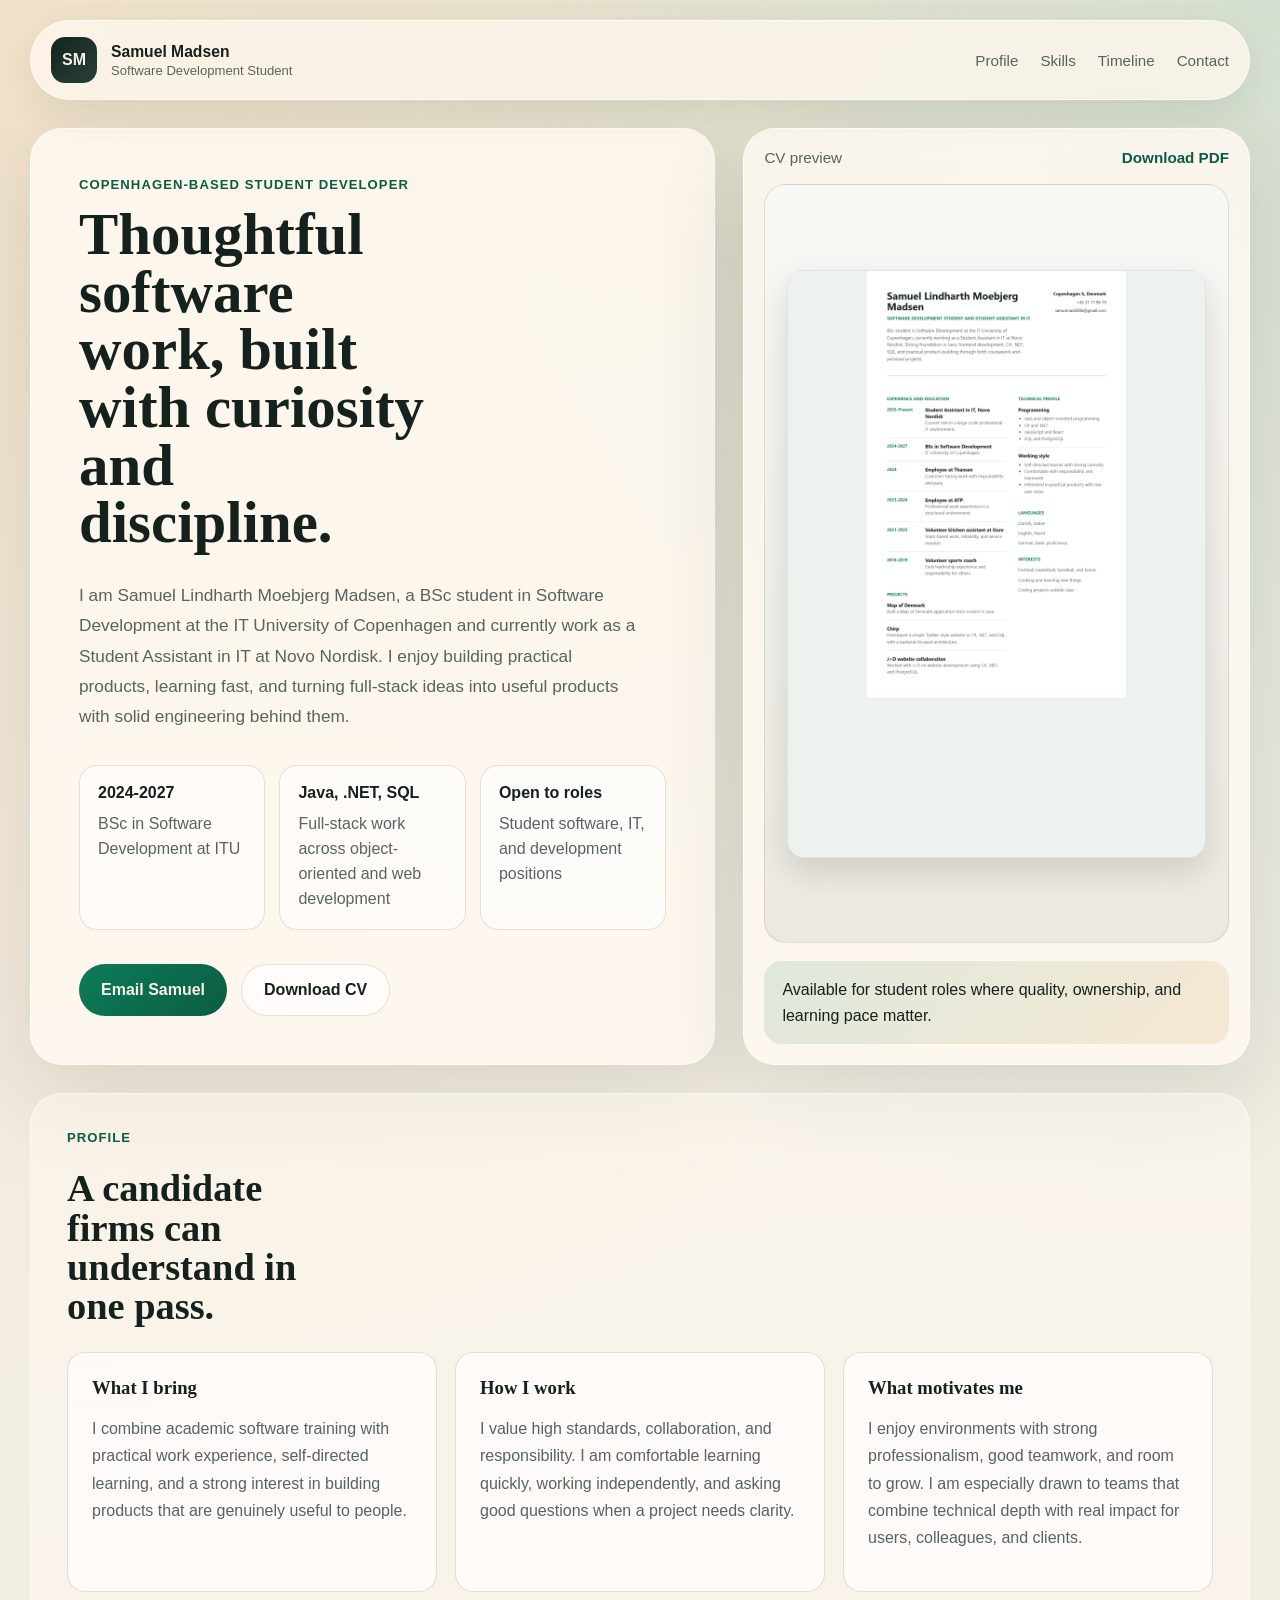
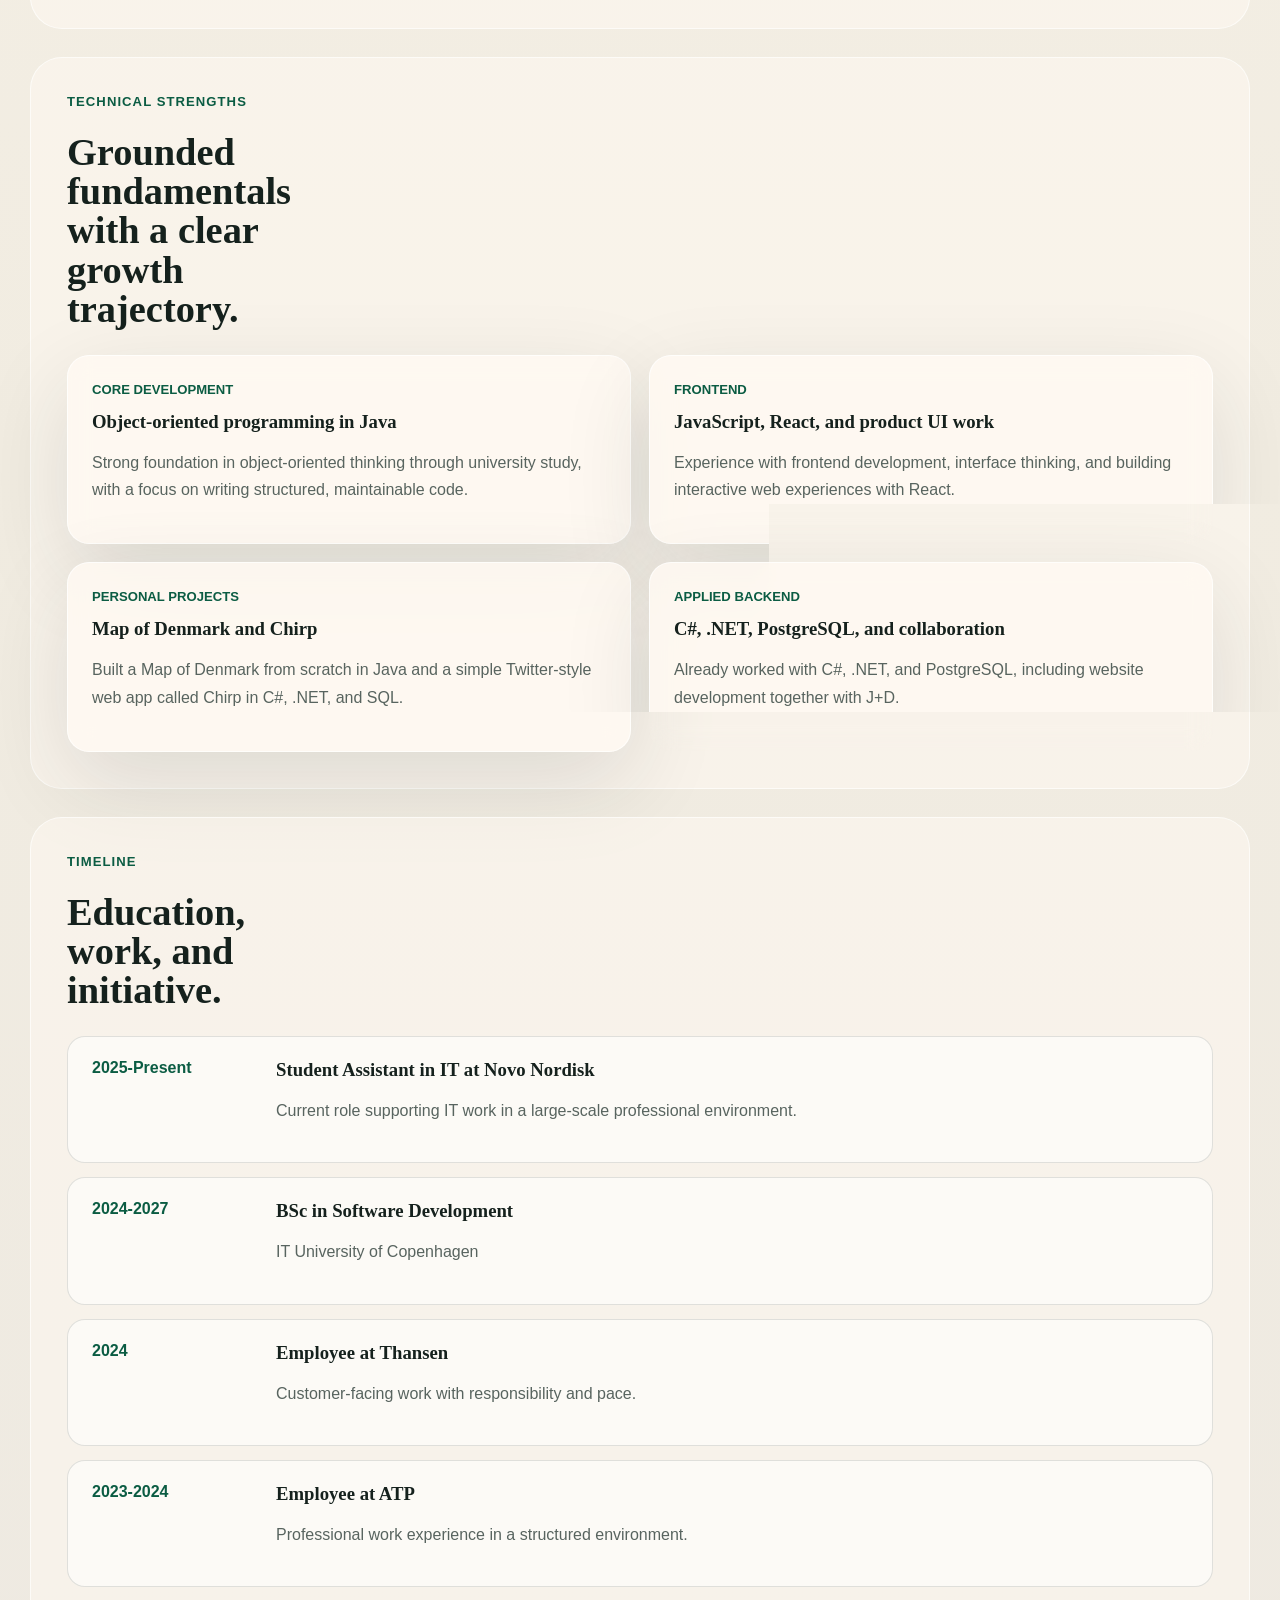
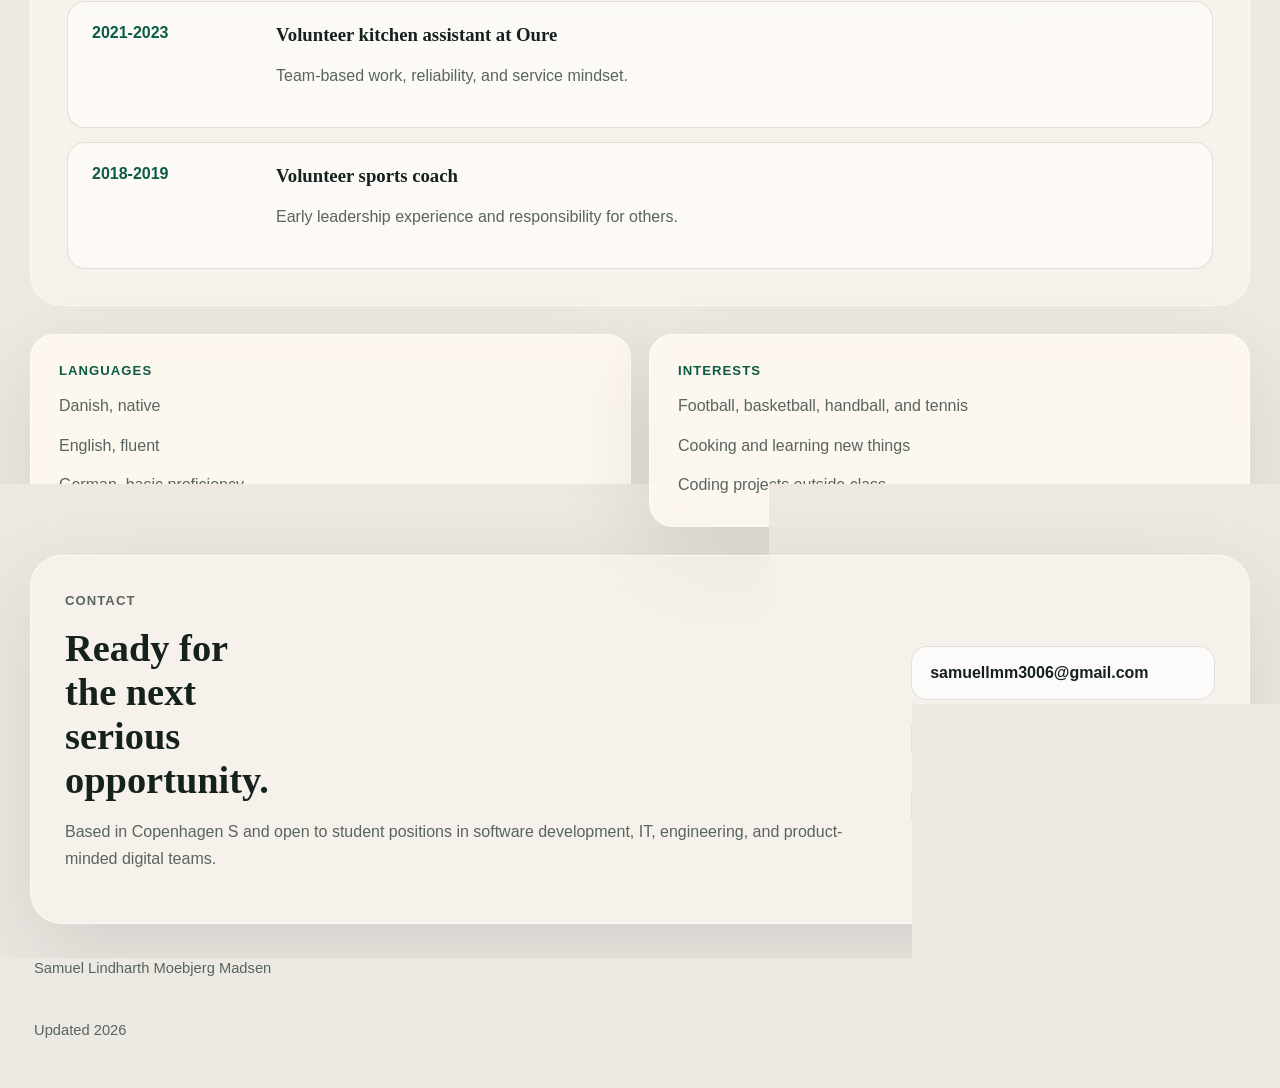
==== commit 26483ecd: "changed mail and removed phone number Co-authored-by: Copilot <copilot@github.com>" ====
--- a/index.html
+++ b/index.html
@@ -58,7 +58,7 @@
             </div>
 
             <div class="cta-row">
-              <a class="button button-primary" href="mailto:samutmad3006@gmail.com"
+              <a class="button button-primary" href="mailto:samuellmm3006@gmail.com"
                 >Email Samuel</a
               >
               <a
@@ -247,10 +247,10 @@
             </p>
           </div>
           <div class="contact-actions">
-            <a class="contact-link" href="mailto:samutmad3006@gmail.com"
-              >samutmad3006@gmail.com</a
+            <a class="contact-link" href="mailto:samuellmm3006@gmail.com"
+              >samuellmm3006@gmail.com</a
             >
-            <a class="contact-link" href="tel:+4531179619">+45 31 17 96 19</a>
+            <span class="contact-link contact-link-muted">Phone number available in CV PDF</span>
             <a
               class="contact-link pdf-download-link"
               href="./assets/Samuel_Madsen_CV.pdf"
--- a/styles.css
+++ b/styles.css
@@ -447,6 +447,11 @@
   font-weight: 700;
 }
 
+.contact-link-muted {
+  color: var(--muted);
+  font-weight: 600;
+}
+
 .footer {
   display: flex;
   justify-content: space-between;
--- a/styles.css
+++ b/styles.css
@@ -447,6 +447,11 @@
   font-weight: 700;
 }
 
+.contact-link-muted {
+  color: var(--muted);
+  font-weight: 600;
+}
+
 .footer {
   display: flex;
   justify-content: space-between;
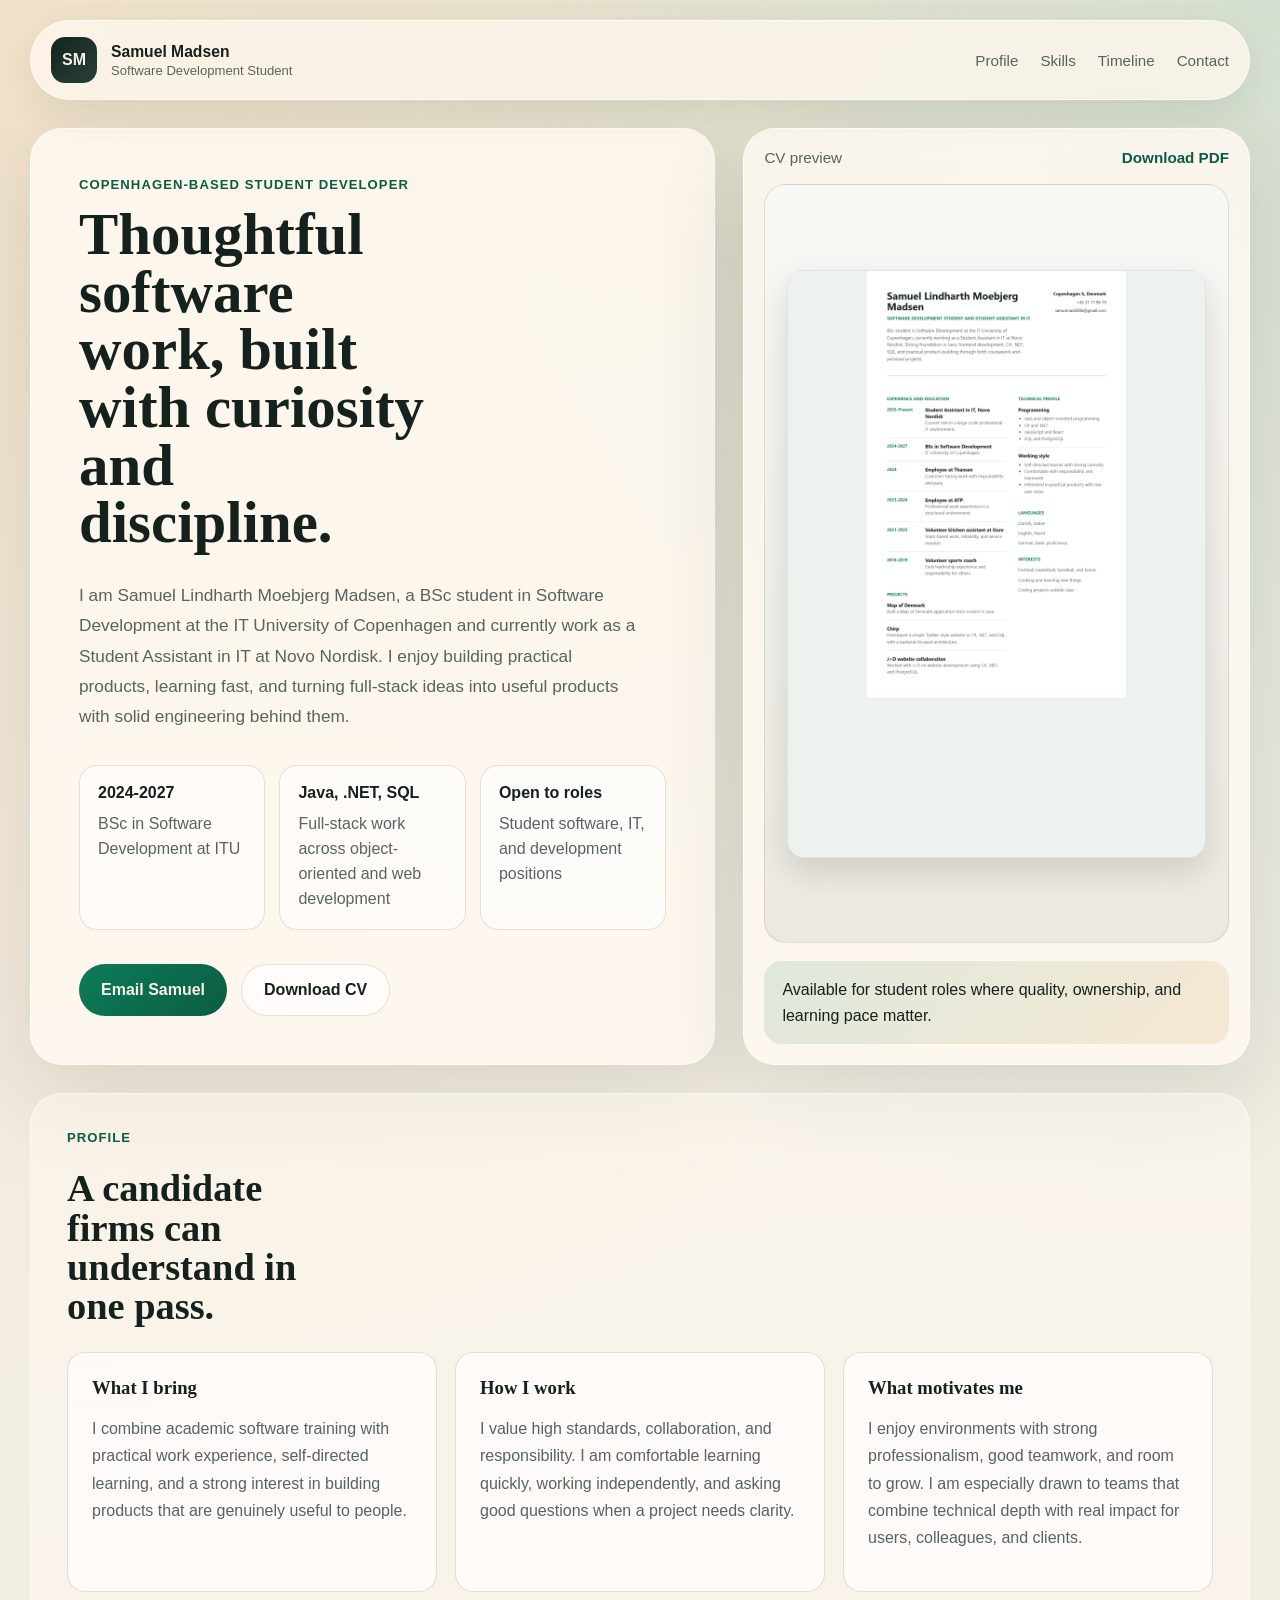
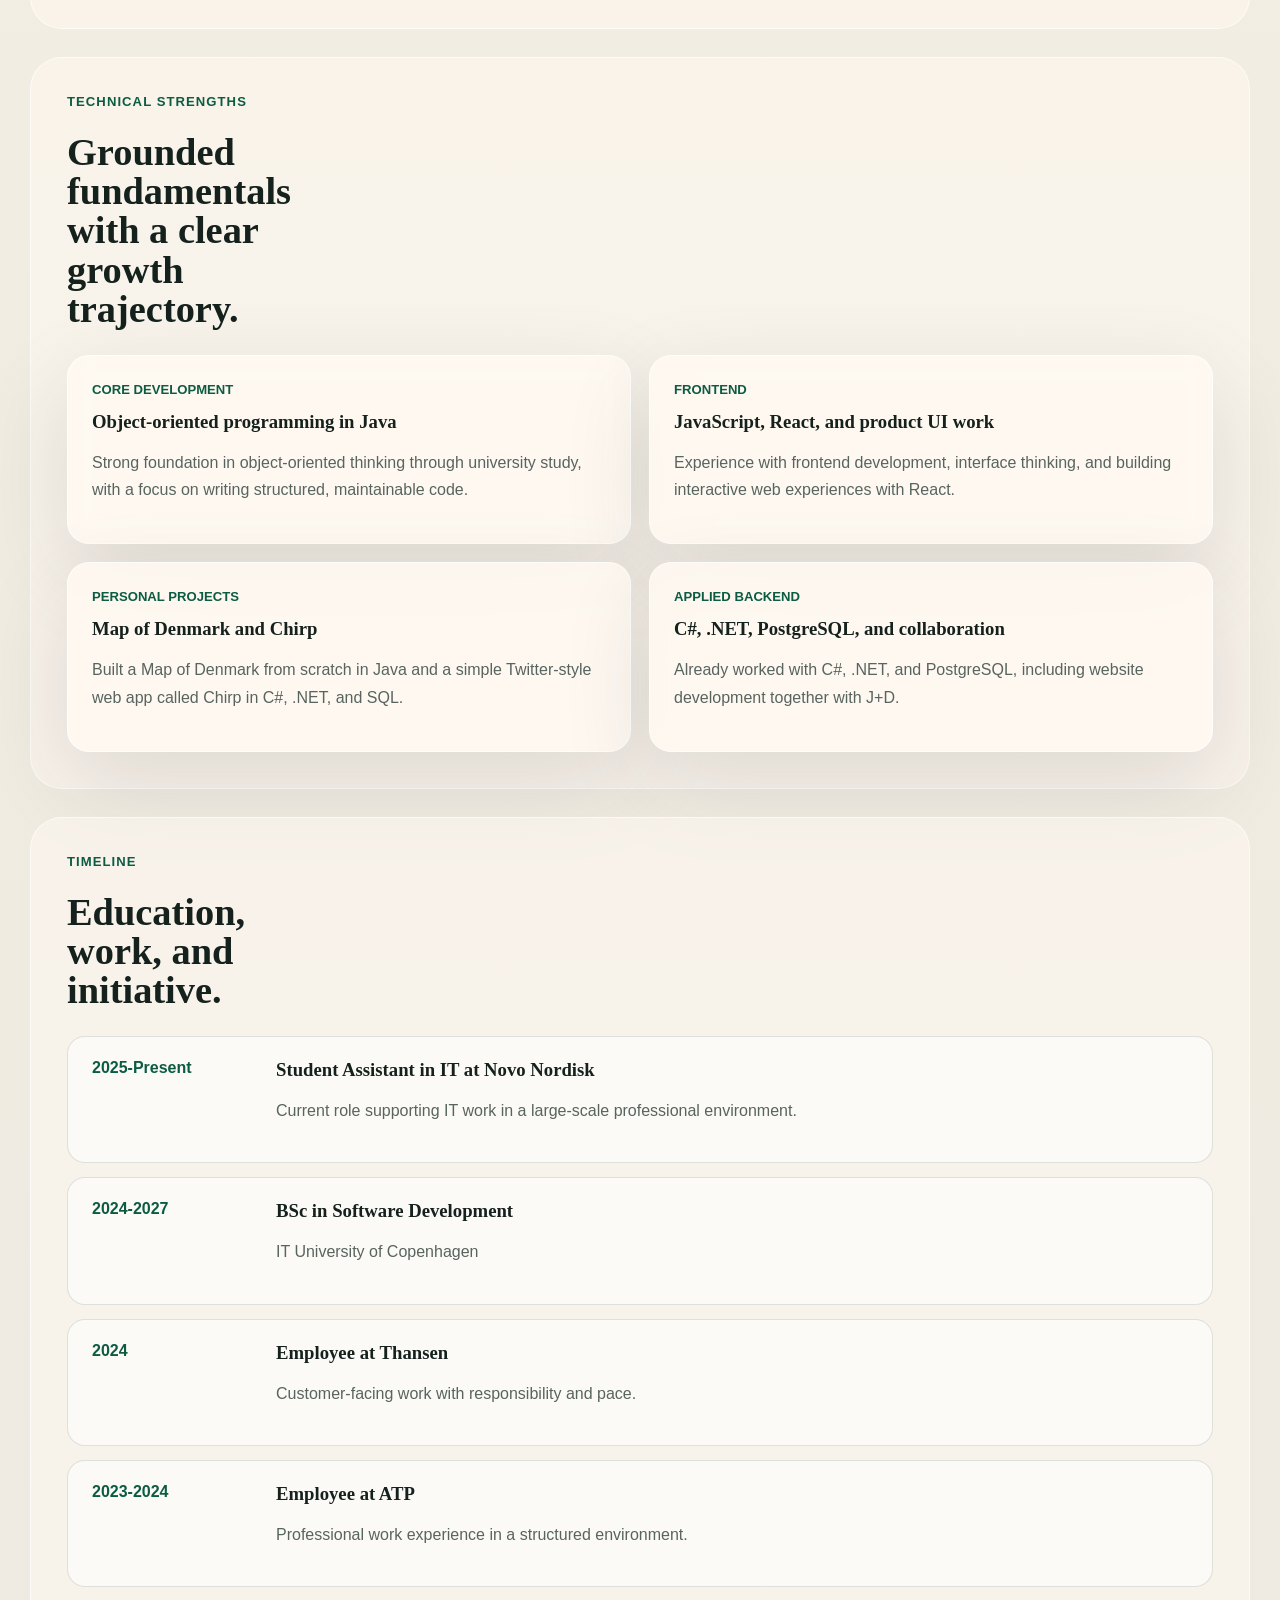
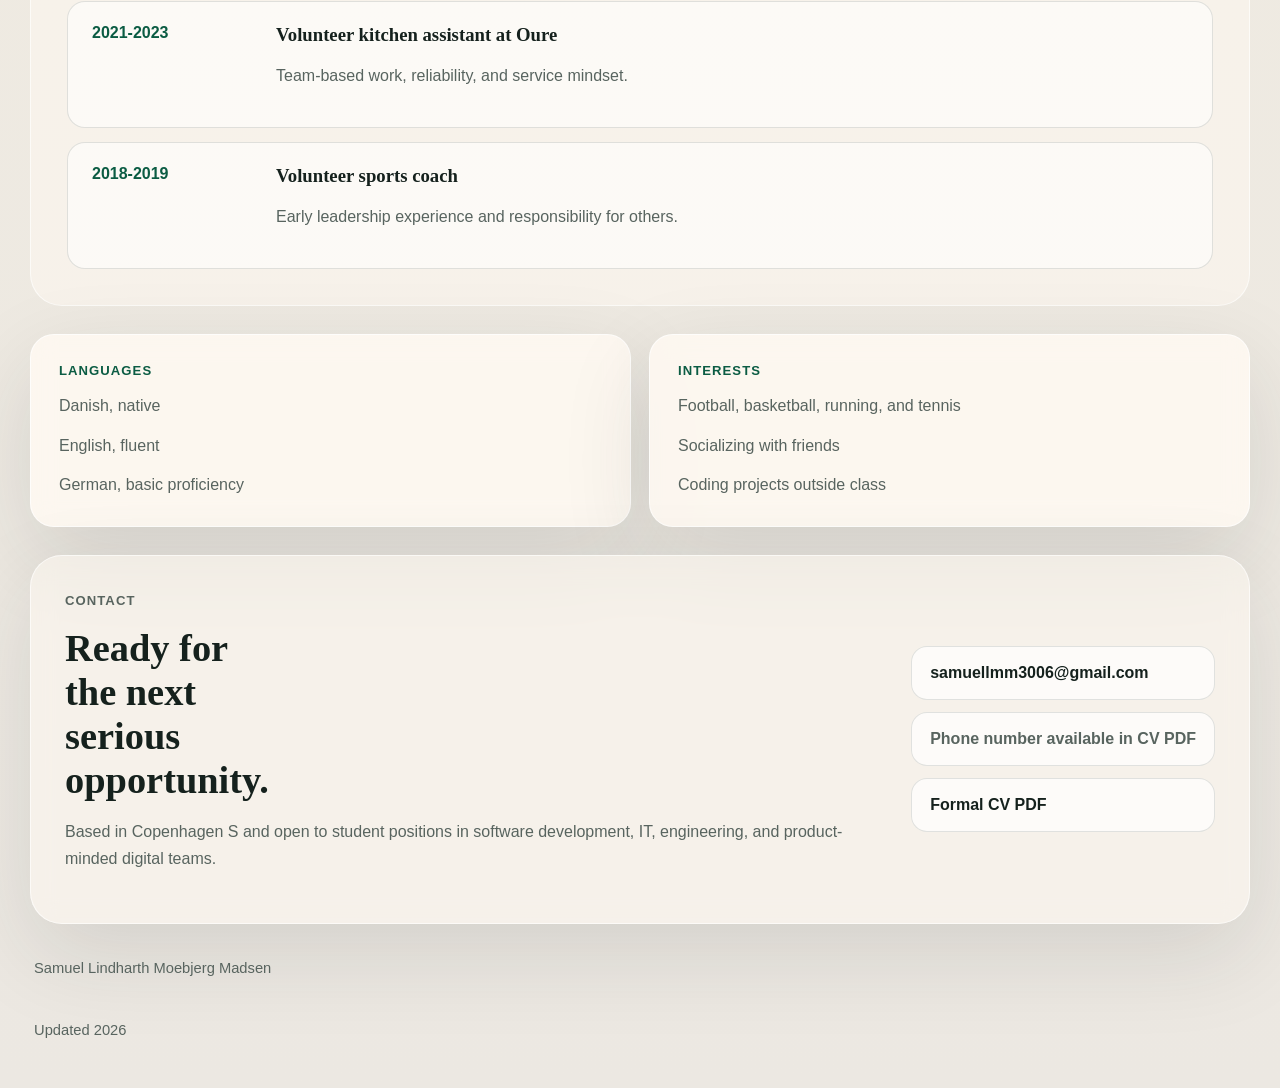
==== commit 8b67181b: "Update interests listed in index.html" ====
--- a/index.html
+++ b/index.html
@@ -230,8 +230,8 @@
           <div class="facts-card reveal">
             <p class="eyebrow">Interests</p>
             <ul class="plain-list">
-              <li>Football, basketball, handball, and tennis</li>
-              <li>Cooking and learning new things</li>
+              <li>Football, basketball, running, and tennis</li>
+              <li>Socializing with friends</li>
               <li>Coding projects outside class</li>
             </ul>
           </div>
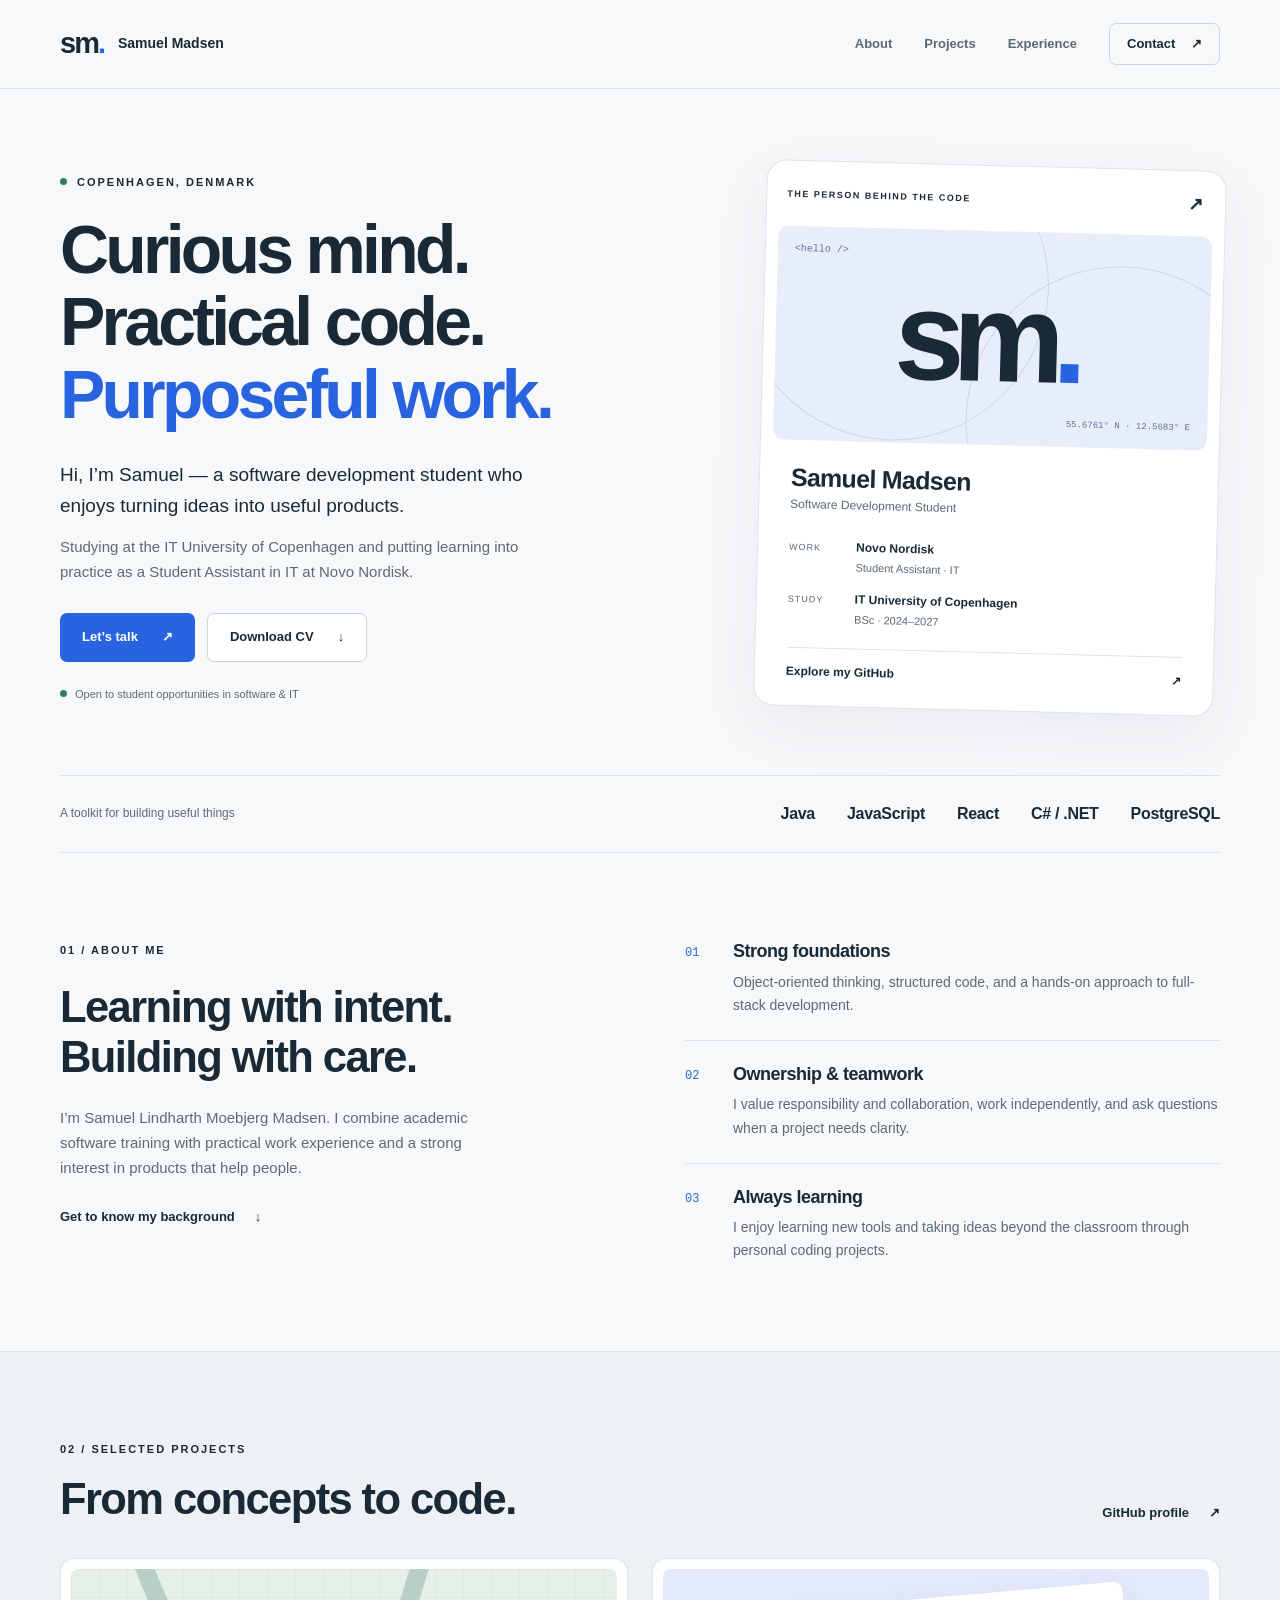
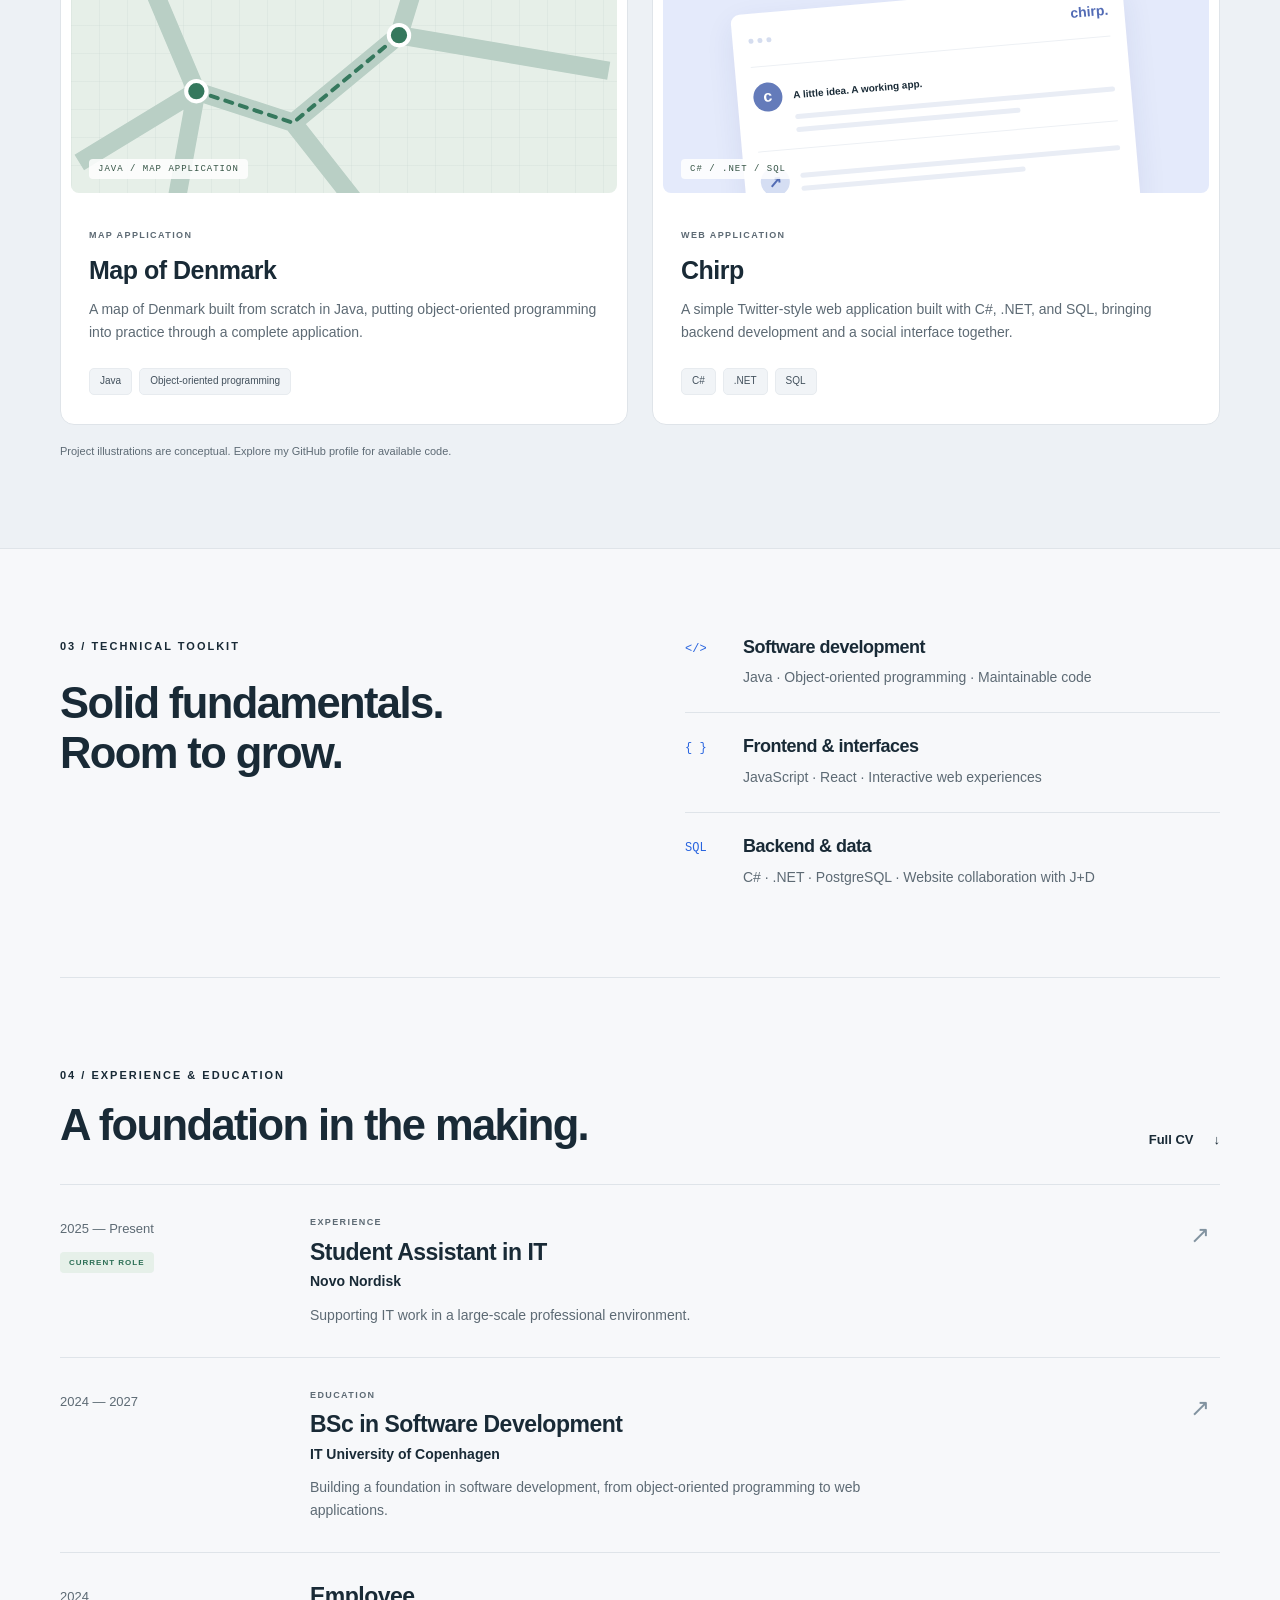
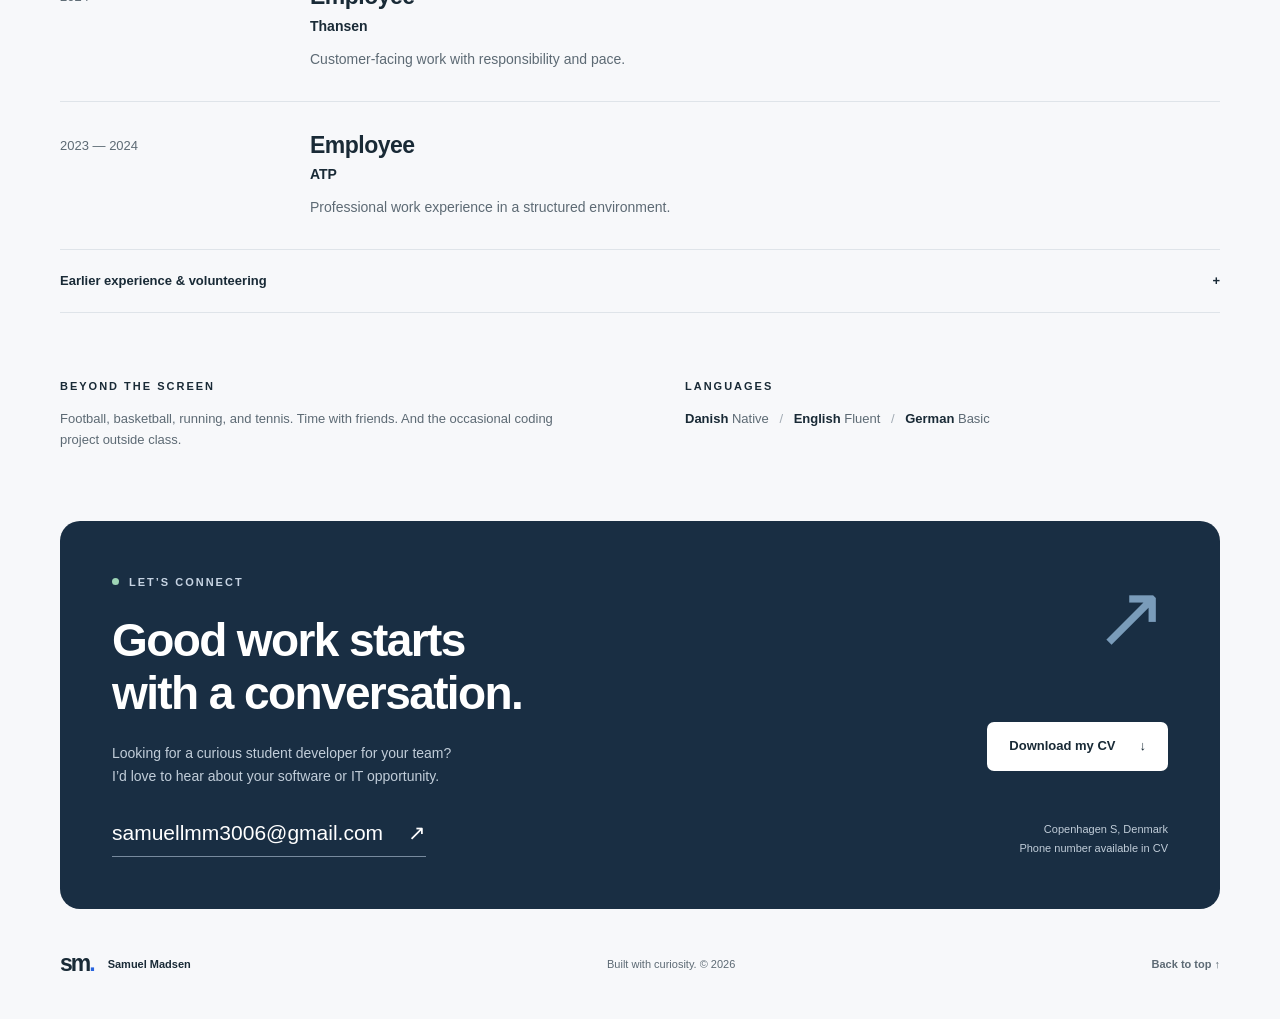
==== commit d7f4910d: "Replace legacy CV site with updated JavaScript design" ====
--- a/index.html
+++ b/index.html
@@ -1,272 +1,82 @@
 <!DOCTYPE html>
 <html lang="en">
-  <head>
-    <meta charset="UTF-8" />
-    <meta name="viewport" content="width=device-width, initial-scale=1.0" />
-    <title>Samuel Madsen | Software Development Student</title>
-    <meta
-      name="description"
-      content="Professional CV web app for Samuel Lindharth Moebjerg Madsen, software development student at the IT University of Copenhagen."
-    />
-    <link rel="preload" href="./styles.css" as="style" />
-    <link rel="stylesheet" href="./styles.css" />
-  </head>
-  <body>
-    <div class="site-shell">
-      <header class="topbar">
-        <a class="brand" href="#home">
-          <span class="brand-mark">SM</span>
-          <span class="brand-copy">
-            <strong>Samuel Madsen</strong>
-            <span>Software Development Student</span>
-          </span>
-        </a>
-        <nav class="nav" aria-label="Primary">
-          <a href="#profile">Profile</a>
-          <a href="#skills">Skills</a>
-          <a href="#timeline">Timeline</a>
-          <a href="#contact">Contact</a>
-        </nav>
-      </header>
+<head>
+  <meta charset="UTF-8">
+  <meta name="viewport" content="width=device-width, initial-scale=1.0">
+  <meta name="description" content="Meet Samuel Madsen: Software Development student at IT University of Copenhagen and Student Assistant in IT at Novo Nordisk. Explore my experience, projects, and CV.">
+  <meta name="theme-color" content="#f7f8fa">
+  <title>Samuel Madsen — Software Development Student</title>
+  <link rel="icon" href="assets/favicon.svg" type="image/svg+xml">
+  <link rel="stylesheet" href="styles.css">
+  <script src="app.js" defer></script>
+</head>
+<body>
+  <a class="skip-link" href="#main">Skip to content</a>
+  <header class="site-header">
+    <div class="container header-inner">
+      <a class="brand" href="#home" aria-label="Samuel Madsen, home"><span class="brand-mark">sm<span>.</span></span><span>Samuel Madsen</span></a>
+      <button class="menu-toggle" aria-expanded="false" aria-controls="navigation" hidden>Menu <span aria-hidden="true">☰</span></button>
+      <nav id="navigation" aria-label="Main navigation">
+        <a href="#profile">About</a><a href="#projects">Projects</a><a href="#timeline">Experience</a><a href="#contact">Contact <span aria-hidden="true">↗</span></a>
+      </nav>
+    </div>
+  </header>
 
-      <main id="home">
-        <section class="hero">
-          <div class="hero-copy reveal">
-            <p class="eyebrow">Copenhagen-based student developer</p>
-            <h1>Thoughtful software work, built with curiosity and discipline.</h1>
-            <p class="lead">
-              I am Samuel Lindharth Moebjerg Madsen, a BSc student in Software
-              Development at the IT University of Copenhagen and currently work
-              as a Student Assistant in IT at Novo Nordisk. I enjoy building
-              practical products, learning fast, and turning full-stack ideas
-              into useful products with solid engineering behind them.
-            </p>
+  <main id="main">
+    <!-- INTRO: Edit your headline, summary, and availability here. -->
+    <section class="hero container" id="home" aria-labelledby="hero-title">
+      <div class="hero-copy">
+        <p class="eyebrow"><span class="status-dot"></span> COPENHAGEN, DENMARK</p>
+        <h1 id="hero-title">Curious mind.<br>Practical code.<br><span>Purposeful work.</span></h1>
+        <p class="hero-intro">Hi, I’m Samuel — a software development student who enjoys turning ideas into useful products.</p>
+        <p class="hero-detail">Studying at the IT University of Copenhagen and putting learning into practice as a Student Assistant in IT at Novo Nordisk.</p>
+        <div class="actions">
+          <a class="button primary" href="mailto:samuellmm3006@gmail.com">Let’s talk <span aria-hidden="true">↗</span></a>
+          <a class="button secondary" href="assets/Samuel_Madsen_CV.pdf" download="Samuel_Madsen_CV.pdf">Download CV <span aria-hidden="true">↓</span></a>
+        </div>
+        <p class="availability"><span class="status-dot"></span> Open to student opportunities in software &amp; IT</p>
+      </div>
+      <aside class="profile-card" aria-label="Samuel at a glance">
+        <div class="card-top"><span>THE PERSON BEHIND THE CODE</span><span aria-hidden="true">↗</span></div>
+        <div class="monogram-art" aria-hidden="true"><div class="orbit orbit-one"></div><div class="orbit orbit-two"></div><span class="art-label">&lt;hello /&gt;</span><span class="monogram">sm<span>.</span></span><span class="art-coordinate">55.6761° N · 12.5683° E</span></div>
+        <div class="profile-card-content"><h2>Samuel Madsen</h2><p>Software Development Student</p>
+          <dl><div><dt>WORK</dt><dd>Novo Nordisk <span>Student Assistant · IT</span></dd></div><div><dt>STUDY</dt><dd>IT University of Copenhagen <span>BSc · 2024–2027</span></dd></div></dl>
+          <a class="text-link" href="https://github.com/Samuel8887" target="_blank" rel="noopener noreferrer">Explore my GitHub <span aria-hidden="true">↗</span><span class="sr-only"> (opens in a new tab)</span></a>
+        </div>
+      </aside>
+    </section>
 
-            <div class="hero-metrics" aria-label="Highlights">
-              <article>
-                <strong>2024-2027</strong>
-                <span>BSc in Software Development at ITU</span>
-              </article>
-              <article>
-                <strong>Java, .NET, SQL</strong>
-                <span>Full-stack work across object-oriented and web development</span>
-              </article>
-              <article>
-                <strong>Open to roles</strong>
-                <span>Student software, IT, and development positions</span>
-              </article>
-            </div>
+    <div class="container"><div class="stack-strip"><p>A toolkit for building useful things</p><ul aria-label="Technologies"><li>Java</li><li>JavaScript</li><li>React</li><li>C# / .NET</li><li>PostgreSQL</li></ul></div></div>
 
-            <div class="cta-row">
-              <a class="button button-primary" href="mailto:samuellmm3006@gmail.com"
-                >Email Samuel</a
-              >
-              <a
-                class="button button-secondary pdf-download-link"
-                href="./assets/Samuel_Madsen_CV.pdf"
-                download="Samuel_Madsen_CV.pdf"
-                >Download CV</a
-              >
-            </div>
-          </div>
+    <!-- ABOUT: Keep descriptions specific and true to your experience. -->
+    <section class="section container about-section" id="profile" aria-labelledby="about-title">
+      <div><p class="eyebrow">01 / ABOUT ME</p><h2 id="about-title">Learning with intent.<br>Building with care.</h2><p class="section-description">I’m Samuel Lindharth Moebjerg Madsen. I combine academic software training with practical work experience and a strong interest in products that help people.</p><a class="text-link inline-link" href="#timeline">Get to know my background <span aria-hidden="true">↓</span></a></div>
+      <div class="values"><article><span class="number">01</span><div><h3>Strong foundations</h3><p>Object-oriented thinking, structured code, and a hands-on approach to full-stack development.</p></div></article><article><span class="number">02</span><div><h3>Ownership &amp; teamwork</h3><p>I value responsibility and collaboration, work independently, and ask questions when a project needs clarity.</p></div></article><article><span class="number">03</span><div><h3>Always learning</h3><p>I enjoy learning new tools and taking ideas beyond the classroom through personal coding projects.</p></div></article></div>
+    </section>
 
-          <aside class="hero-panel reveal" aria-label="CV preview">
-            <div class="panel-head">
-              <span>CV preview</span>
-              <a
-                class="pdf-download-link"
-                href="./assets/Samuel_Madsen_CV.pdf"
-                download="Samuel_Madsen_CV.pdf"
-                >Download PDF</a
-              >
-            </div>
-            <div class="document-frame document-preview-card">
-              <img
-                class="document-preview-image"
-                src="./assets/cv-preview.png"
-                alt="Preview of Samuel Madsen CV"
-              />
-            </div>
-            <div class="panel-note">
-              <p>Available for student roles where quality, ownership, and learning pace matter.</p>
-            </div>
-          </aside>
-        </section>
+    <!-- PROJECTS: Add direct repository links when you have the correct URLs. -->
+    <section class="section projects-section" id="projects" aria-labelledby="projects-title">
+      <div class="container"><div class="section-heading"><div><p class="eyebrow">02 / SELECTED PROJECTS</p><h2 id="projects-title">From concepts to code.</h2></div><a class="text-link" href="https://github.com/Samuel8887" target="_blank" rel="noopener noreferrer">GitHub profile <span aria-hidden="true">↗</span><span class="sr-only"> (opens in a new tab)</span></a></div>
+        <div class="project-grid">
+          <article class="project-card"><div class="project-art map-art" aria-hidden="true"><div class="map-grid"></div><svg viewBox="0 0 480 220" fill="none"><path d="M-20 190 95 120 190 151 294 65 500 100M40-10 95 120 75 230M190 151 260 240M294 65 320-20" stroke="#b9cfc5" stroke-width="18"/><path d="m95 120 95 31 104-86" stroke="#35785d" stroke-width="4" stroke-linecap="round" stroke-dasharray="7 8"/><circle cx="95" cy="120" r="10" fill="#35785d" stroke="white" stroke-width="4"/><circle cx="294" cy="65" r="10" fill="#35785d" stroke="white" stroke-width="4"/></svg><span class="visual-label">JAVA / MAP APPLICATION</span></div><div class="project-content"><span class="project-category">MAP APPLICATION</span><h3>Map of Denmark</h3><p>A map of Denmark built from scratch in Java, putting object-oriented programming into practice through a complete application.</p><ul class="tags"><li>Java</li><li>Object-oriented programming</li></ul></div></article>
+          <article class="project-card"><div class="project-art chirp-art" aria-hidden="true"><div class="chirp-window"><div class="window-top"><i></i><i></i><i></i><strong>chirp.</strong></div><div class="mock-post"><span class="mock-avatar">c</span><div><b>A little idea. A working app.</b><span class="mock-line"></span><span class="mock-line short"></span></div></div><div class="mock-post bottom-post"><span class="mock-avatar pale">↗</span><div><span class="mock-line"></span><span class="mock-line short"></span></div></div></div><span class="visual-label">C# / .NET / SQL</span></div><div class="project-content"><span class="project-category">WEB APPLICATION</span><h3>Chirp</h3><p>A simple Twitter-style web application built with C#, .NET, and SQL, bringing backend development and a social interface together.</p><ul class="tags"><li>C#</li><li>.NET</li><li>SQL</li></ul></div></article>
+        </div>
+        <p class="project-note">Project illustrations are conceptual. Explore my GitHub profile for available code.</p>
+      </div>
+    </section>
 
-        <section class="band intro-band reveal" id="profile">
-          <div class="section-heading">
-            <p class="eyebrow">Profile</p>
-            <h2>A candidate firms can understand in one pass.</h2>
-          </div>
-          <div class="intro-grid">
-            <article>
-              <h3>What I bring</h3>
-              <p>
-                I combine academic software training with practical work
-                experience, self-directed learning, and a strong interest in
-                building products that are genuinely useful to people.
-              </p>
-            </article>
-            <article>
-              <h3>How I work</h3>
-              <p>
-                I value high standards, collaboration, and responsibility. I am
-                comfortable learning quickly, working independently, and asking
-                good questions when a project needs clarity.
-              </p>
-            </article>
-            <article>
-              <h3>What motivates me</h3>
-              <p>
-                I enjoy environments with strong professionalism, good teamwork,
-                and room to grow. I am especially drawn to teams that combine
-                technical depth with real impact for users, colleagues, and clients.
-              </p>
-            </article>
-          </div>
-        </section>
+    <section class="section container skills-section" id="skills" aria-labelledby="skills-title"><div><p class="eyebrow">03 / TECHNICAL TOOLKIT</p><h2 id="skills-title">Solid fundamentals.<br>Room to grow.</h2></div><div class="skill-list"><article><span class="number">&lt;/&gt;</span><div><h3>Software development</h3><p>Java · Object-oriented programming · Maintainable code</p></div></article><article><span class="number">{ }</span><div><h3>Frontend &amp; interfaces</h3><p>JavaScript · React · Interactive web experiences</p></div></article><article><span class="number">SQL</span><div><h3>Backend &amp; data</h3><p>C# · .NET · PostgreSQL · Website collaboration with J+D</p></div></article></div></section>
 
-        <section class="band" id="skills">
-          <div class="section-heading reveal">
-            <p class="eyebrow">Technical Strengths</p>
-            <h2>Grounded fundamentals with a clear growth trajectory.</h2>
-          </div>
-          <div class="skill-grid">
-            <article class="skill-card reveal">
-              <span class="skill-kicker">Core development</span>
-              <h3>Object-oriented programming in Java</h3>
-              <p>
-                Strong foundation in object-oriented thinking through university
-                study, with a focus on writing structured, maintainable code.
-              </p>
-            </article>
-            <article class="skill-card reveal">
-              <span class="skill-kicker">Frontend</span>
-              <h3>JavaScript, React, and product UI work</h3>
-              <p>
-                Experience with frontend development, interface thinking, and
-                building interactive web experiences with React.
-              </p>
-            </article>
-            <article class="skill-card reveal">
-              <span class="skill-kicker">Personal projects</span>
-              <h3>Map of Denmark and Chirp</h3>
-              <p>
-                Built a Map of Denmark from scratch in Java and a simple
-                Twitter-style web app called Chirp in C#, .NET, and SQL.
-              </p>
-            </article>
-            <article class="skill-card reveal">
-              <span class="skill-kicker">Applied backend</span>
-              <h3>C#, .NET, PostgreSQL, and collaboration</h3>
-              <p>
-                Already worked with C#, .NET, and PostgreSQL, including website
-                development together with J+D.
-              </p>
-            </article>
-          </div>
-        </section>
+    <!-- EXPERIENCE: Add new roles at the top. Keep dates and titles up to date. -->
+    <section class="section container experience-section" id="timeline" aria-labelledby="experience-title"><div class="section-heading"><div><p class="eyebrow">04 / EXPERIENCE &amp; EDUCATION</p><h2 id="experience-title">A foundation in the making.</h2></div><a class="text-link" href="assets/Samuel_Madsen_CV.pdf" download="Samuel_Madsen_CV.pdf">Full CV <span aria-hidden="true">↓</span></a></div>
+      <div class="timeline"><article class="timeline-item"><p class="timeline-date">2025 — Present<span class="current-label">CURRENT ROLE</span></p><div><span class="role-type">EXPERIENCE</span><h3>Student Assistant in IT</h3><p class="organization">Novo Nordisk</p><p>Supporting IT work in a large-scale professional environment.</p></div><span class="timeline-mark" aria-hidden="true">↗</span></article><article class="timeline-item"><p class="timeline-date">2024 — 2027</p><div><span class="role-type">EDUCATION</span><h3>BSc in Software Development</h3><p class="organization">IT University of Copenhagen</p><p>Building a foundation in software development, from object-oriented programming to web applications.</p></div><span class="timeline-mark" aria-hidden="true">↗</span></article><article class="timeline-item"><p class="timeline-date">2024</p><div><h3>Employee</h3><p class="organization">Thansen</p><p>Customer-facing work with responsibility and pace.</p></div></article><article class="timeline-item"><p class="timeline-date">2023 — 2024</p><div><h3>Employee</h3><p class="organization">ATP</p><p>Professional work experience in a structured environment.</p></div></article></div>
+      <details class="earlier-experience"><summary>Earlier experience &amp; volunteering <span aria-hidden="true">+</span></summary><div class="earlier-grid"><article><p class="role-type">2021 — 2023</p><h3>Volunteer kitchen assistant · Oure</h3><p>Teamwork, reliability, and service.</p></article><article><p class="role-type">2018 — 2019</p><h3>Volunteer sports coach</h3><p>Early leadership experience and responsibility for others.</p></article></div></details>
+    </section>
 
-        <section class="band timeline-band" id="timeline">
-          <div class="section-heading reveal">
-            <p class="eyebrow">Timeline</p>
-            <h2>Education, work, and initiative.</h2>
-          </div>
-          <div class="timeline">
-            <article class="timeline-item reveal">
-              <span class="timeline-year">2025-Present</span>
-              <div>
-                <h3>Student Assistant in IT at Novo Nordisk</h3>
-                <p>Current role supporting IT work in a large-scale professional environment.</p>
-              </div>
-            </article>
-            <article class="timeline-item reveal">
-              <span class="timeline-year">2024-2027</span>
-              <div>
-                <h3>BSc in Software Development</h3>
-                <p>IT University of Copenhagen</p>
-              </div>
-            </article>
-            <article class="timeline-item reveal">
-              <span class="timeline-year">2024</span>
-              <div>
-                <h3>Employee at Thansen</h3>
-                <p>Customer-facing work with responsibility and pace.</p>
-              </div>
-            </article>
-            <article class="timeline-item reveal">
-              <span class="timeline-year">2023-2024</span>
-              <div>
-                <h3>Employee at ATP</h3>
-                <p>Professional work experience in a structured environment.</p>
-              </div>
-            </article>
-            <article class="timeline-item reveal">
-              <span class="timeline-year">2021-2023</span>
-              <div>
-                <h3>Volunteer kitchen assistant at Oure</h3>
-                <p>Team-based work, reliability, and service mindset.</p>
-              </div>
-            </article>
-            <article class="timeline-item reveal">
-              <span class="timeline-year">2018-2019</span>
-              <div>
-                <h3>Volunteer sports coach</h3>
-                <p>Early leadership experience and responsibility for others.</p>
-              </div>
-            </article>
-          </div>
-        </section>
+    <section class="container personal-section" aria-label="Beyond work"><div><p class="eyebrow">BEYOND THE SCREEN</p><p>Football, basketball, running, and tennis. Time with friends. And the occasional coding project outside class.</p></div><div><p class="eyebrow">LANGUAGES</p><p><strong>Danish</strong> Native <span> / </span><strong>English</strong> Fluent <span> / </span><strong>German</strong> Basic</p></div></section>
 
-        <section class="band split-band">
-          <div class="facts-card reveal">
-            <p class="eyebrow">Languages</p>
-            <ul class="plain-list">
-              <li>Danish, native</li>
-              <li>English, fluent</li>
-              <li>German, basic proficiency</li>
-            </ul>
-          </div>
-          <div class="facts-card reveal">
-            <p class="eyebrow">Interests</p>
-            <ul class="plain-list">
-              <li>Football, basketball, running, and tennis</li>
-              <li>Socializing with friends</li>
-              <li>Coding projects outside class</li>
-            </ul>
-          </div>
-        </section>
-
-        <section class="band contact-band reveal" id="contact">
-          <div class="contact-copy">
-            <p class="eyebrow">Contact</p>
-            <h2>Ready for the next serious opportunity.</h2>
-            <p>
-              Based in Copenhagen S and open to student positions in software
-              development, IT, engineering, and product-minded digital teams.
-            </p>
-          </div>
-          <div class="contact-actions">
-            <a class="contact-link" href="mailto:samuellmm3006@gmail.com"
-              >samuellmm3006@gmail.com</a
-            >
-            <span class="contact-link contact-link-muted">Phone number available in CV PDF</span>
-            <a
-              class="contact-link pdf-download-link"
-              href="./assets/Samuel_Madsen_CV.pdf"
-              download="Samuel_Madsen_CV.pdf"
-              >Formal CV PDF</a
-            >
-          </div>
-        </section>
-      </main>
-
-      <footer class="footer">
-        <p>Samuel Lindharth Moebjerg Madsen</p>
-        <p id="footer-year"></p>
-      </footer>
-    </div>
-
-    <script src="./app.js"></script>
-  </body>
+    <section class="container contact-section" id="contact" aria-labelledby="contact-title"><div class="contact-panel"><div><p class="eyebrow"><span class="status-dot"></span> LET’S CONNECT</p><h2 id="contact-title">Good work starts<br>with a conversation.</h2><p>Looking for a curious student developer for your team?<br>I’d love to hear about your software or IT opportunity.</p><a class="contact-email" href="mailto:samuellmm3006@gmail.com">samuellmm3006@gmail.com <span aria-hidden="true">↗</span></a></div><div class="contact-side"><span class="contact-symbol" aria-hidden="true">↗</span><a class="button light-button" href="assets/Samuel_Madsen_CV.pdf" download="Samuel_Madsen_CV.pdf">Download my CV <span aria-hidden="true">↓</span></a><p>Copenhagen S, Denmark<br>Phone number available in CV</p></div></div></section>
+  </main>
+  <footer class="container footer"><a class="brand" href="#home"><span class="brand-mark">sm<span>.</span></span><span>Samuel Madsen</span></a><p>Built with curiosity. <span id="footer-year"></span></p><a class="text-link" href="#home">Back to top ↑</a></footer>
+</body>
 </html>
--- a/styles.css
+++ b/styles.css
@@ -1,566 +1,145 @@
+/* Change these values to customize the whole site's colors. */
 :root {
-  --bg: #f5f1e8;
-  --surface: rgba(255, 250, 242, 0.84);
-  --surface-strong: #fffaf2;
-  --surface-dark: #14231f;
-  --text: #15211d;
-  --muted: #58645f;
-  --line: rgba(21, 33, 29, 0.12);
-  --accent: #0c7c59;
-  --accent-strong: #0b5c43;
-  --warm: #d6a14f;
-  --shadow: 0 30px 90px rgba(35, 44, 40, 0.12);
-  --radius: 24px;
-  --radius-small: 16px;
-  --max: 1220px;
+  --background: #f7f8fa;
+  --surface: #ffffff;
+  --text: #192a36;
+  --muted: #5d6a74;
+  --accent: #2864df;
+  --border: #dfe4e9;
+  --radius: 20px;
 }
-
-* {
-  box-sizing: border-box;
+/* Base styles */
+* { box-sizing: border-box; }
+html { scroll-behavior: smooth; scroll-padding-top: 100px; }
+body { margin: 0; background: var(--background); color: var(--text); font-family: "Segoe UI", Arial, sans-serif; font-size: 16px; line-height: 1.65; -webkit-font-smoothing: antialiased; }
+a { color: inherit; text-decoration: none; }
+button { font: inherit; }
+button, a, summary { -webkit-tap-highlight-color: transparent; }
+a:focus-visible, button:focus-visible, summary:focus-visible { outline: 3px solid var(--accent); outline-offset: 6px; }
+a, button { touch-action: manipulation; }
+h1, h2, h3, p { margin: 0; }
+h1, h2, h3 { line-height: 1.15; }
+h2 { font-size: clamp(30px, 3.4vw, 44px); letter-spacing: -1.6px; font-weight: 650; }
+h3 { font-size: 21px; letter-spacing: -.5px; font-weight: 650; }
+ul { margin: 0; padding: 0; list-style: none; }
+.container { width: min(1160px, calc(100% - 80px)); margin-inline: auto; }
+.eyebrow { font-size: 11px; letter-spacing: 2px; font-weight: 700; display: flex; align-items: center; gap: 10px; margin-bottom: 23px; }
+.status-dot { display: inline-block; width: 7px; height: 7px; background: #307d60; border-radius: 50%; flex-shrink: 0; }
+.sr-only { position: absolute; width: 1px; height: 1px; padding: 0; margin: -1px; overflow: hidden; clip-path: inset(50%); white-space: nowrap; }
+.skip-link { position: fixed; left: 16px; top: -100px; background: white; padding: 12px 20px; z-index: 100; }
+.skip-link:focus { top: 12px; }
+/* Header and navigation */
+.site-header { position: sticky; top: 0; background: #f7f8faf2; backdrop-filter: blur(16px); z-index: 10; border-bottom: 1px solid var(--border); }
+.header-inner { min-height: 88px; display: flex; align-items: center; justify-content: space-between; gap: 24px; }
+.brand { display: inline-flex; align-items: center; gap: 14px; font-size: 14px; font-weight: 650; }
+.brand-mark { font-size: 29px; letter-spacing: -2px; font-weight: 800; }
+.brand-mark > span { color: var(--accent); }
+nav { display: flex; align-items: center; gap: 32px; font-size: 13px; font-weight: 600; }
+nav a { padding-block: 10px; color: var(--muted); }
+nav a:hover, nav a[aria-current="location"] { color: var(--accent); }
+nav a:last-child { border: 1px solid #cbd3dc; padding: 9px 17px; border-radius: 7px; color: var(--text); }
+nav a:last-child span { margin-left: 12px; }
+.menu-toggle { border: 1px solid var(--border); background: var(--surface); padding: 8px 13px; border-radius: 7px; cursor: pointer; }
+.menu-toggle[hidden] { display: none; }
+/* Opening section */
+.hero { display: grid; grid-template-columns: 1.35fr 1fr; align-items: center; gap: 80px; padding-block: 76px 64px; }
+h1 { font-size: clamp(46px, 5.3vw, 68px); letter-spacing: -3.7px; font-weight: 650; line-height: 1.07; }
+h1 > span { color: var(--accent); }
+.hero-intro { font-size: 19px; line-height: 1.65; margin-top: 27px; max-width: 480px; }
+.hero-detail { color: var(--muted); margin-top: 14px; font-size: 15px; max-width: 480px; }
+.actions { display: flex; flex-wrap: wrap; gap: 12px; margin-top: 28px; }
+.button { display: inline-flex; justify-content: center; align-items: center; gap: 24px; min-height: 49px; padding: 12px 22px; border-radius: 7px; font-size: 13px; font-weight: 650; transition: background .18s, transform .18s; }
+.button:hover { transform: translateY(-2px); }
+.primary { color: white; background: var(--accent); }
+.primary:hover { background: #1c50bb; }
+.secondary { border: 1px solid #cbd3dc; background: white; }
+.secondary:hover { background: #eef2f7; }
+.availability { margin-top: 23px; color: var(--muted); display: flex; align-items: center; gap: 8px; font-size: 11px; }
+.profile-card { background: var(--surface); border: 1px solid var(--border); border-radius: var(--radius); padding: 12px; box-shadow: 0 20px 55px #263a5010; transform: rotate(1.5deg); }
+.card-top { display: flex; align-items: center; justify-content: space-between; padding: 7px 8px 16px; font-size: 9px; letter-spacing: 1.5px; font-weight: 650; }
+.card-top > span:last-child { font-size: 18px; }
+.monogram-art { height: 214px; background: #e8eef9; position: relative; overflow: hidden; border-radius: 11px; display: grid; place-items: center; }
+.monogram { font-size: 126px; letter-spacing: -12px; font-weight: 700; z-index: 1; line-height: 1; padding-right: 14px; }
+.monogram > span { color: var(--accent); }
+.orbit { position: absolute; width: 310px; height: 310px; border: 1px solid #cbd7ed; border-radius: 50%; }
+.orbit-one { transform: translate(-100px, -50px); }
+.orbit-two { transform: translate(130px, 80px); }
+.art-label, .art-coordinate { position: absolute; font-family: Consolas, monospace; font-size: 10px; color: #5a7195; }
+.art-label { top: 15px; left: 17px; }.art-coordinate { bottom: 14px; right: 17px; font-size: 9px; }
+.profile-card-content { padding: 23px 19px 9px; }
+.profile-card-content h2 { font-size: 25px; letter-spacing: -.7px; }
+.profile-card-content > p { color: var(--muted); font-size: 12px; margin-top: 4px; }
+dl { margin: 22px 0 20px; }
+dl > div { display: grid; grid-template-columns: 55px 1fr; gap: 12px; margin-top: 14px; }
+dt { font-size: 9px; letter-spacing: 1px; color: var(--muted); padding-top: 3px; }
+dd { margin: 0; font-weight: 600; font-size: 12px; }
+dd span { display: block; font-weight: 400; font-size: 11px; color: var(--muted); }
+.text-link { display: inline-flex; align-items: center; justify-content: space-between; gap: 20px; font-size: 13px; font-weight: 600; }
+.text-link:hover { color: var(--accent); }
+.profile-card .text-link { border-top: 1px solid var(--border); width: 100%; padding-top: 14px; font-size: 12px; }
+.stack-strip { border-block: 1px solid var(--border); display: flex; justify-content: space-between; align-items: center; gap: 24px; padding: 25px 0; }
+.stack-strip p { font-size: 12px; color: var(--muted); }
+.stack-strip ul { display: flex; flex-wrap: wrap; gap: 32px; font-weight: 650; font-size: 16px; letter-spacing: -.3px; }
+/* Main sections */
+.section { padding-block: 88px; }
+.about-section, .skills-section { display: grid; grid-template-columns: 1fr 1fr; gap: 90px; }
+.section-description { color: var(--muted); max-width: 445px; margin-top: 24px; font-size: 15px; }
+.inline-link { margin-top: 26px; }
+.values article, .skill-list article { display: flex; gap: 24px; padding: 23px 0; border-bottom: 1px solid var(--border); }
+.values article:first-child, .skill-list article:first-child { padding-top: 0; }
+.values article:last-child, .skill-list article:last-child { border: 0; padding-bottom: 0; }
+.number { color: var(--accent); font: 12px Consolas, monospace; padding-top: 5px; min-width: 24px; }
+.values h3, .skill-list h3 { font-size: 18px; }
+.values p, .skill-list p { color: var(--muted); font-size: 14px; margin-top: 9px; }
+.projects-section { background: #edf1f5; border-block: 1px solid var(--border); }
+.section-heading { display: flex; justify-content: space-between; align-items: end; gap: 30px; margin-bottom: 34px; }
+.section-heading .eyebrow { margin-bottom: 16px; }
+.project-grid { display: grid; grid-template-columns: 1fr 1fr; gap: 24px; }
+.project-card { background: white; border: 1px solid var(--border); border-radius: 14px; overflow: hidden; }
+.project-art { height: 224px; position: relative; overflow: hidden; margin: 10px 10px 0; border-radius: 8px; }
+.map-art { background: #e6efe8; }
+.map-grid { position: absolute; inset: 0; background-image: linear-gradient(#bfcfc833 1px, transparent 1px), linear-gradient(90deg, #bfcfc833 1px, transparent 1px); background-size: 28px 28px; }
+.map-art svg { position: absolute; width: 100%; height: 100%; }
+.visual-label { position: absolute; left: 18px; bottom: 14px; font: 9px Consolas, monospace; letter-spacing: 1px; color: #355445; background: #ffffffd9; padding: 5px 9px; border-radius: 4px; }
+.chirp-art { background: #e4eafb; display: flex; justify-content: center; }
+.chirp-window { margin-top: 29px; width: 72%; height: 220px; background: #ffffff; border-radius: 9px; box-shadow: 0 10px 30px #25367a15; transform: rotate(-5deg); padding: 16px; }
+.window-top { display: flex; align-items: center; gap: 4px; padding-bottom: 14px; border-bottom: 1px solid #edf0f4; }
+.window-top i { width: 5px; height: 5px; background: #d5ddef; border-radius: 50%; }
+.window-top strong { margin-left: auto; color: #526bb5; font-size: 14px; }
+.mock-post { display: flex; gap: 11px; padding-block: 16px; }
+.mock-avatar { border-radius: 50%; background: #647bba; color: white; width: 29px; height: 29px; display: grid; place-items: center; font-weight: 700; }
+.mock-post > div { flex: 1; }.mock-post b { font-size: 10px; }.mock-line { display: block; height: 5px; border-radius: 3px; background: #e9edf5; width: 100%; margin-top: 8px; }.mock-line.short { width: 70%; }.bottom-post { border-top: 1px solid #edf0f4; }.pale { background: #d5def3; color: #536cb4; }
+.project-content { padding: 27px 28px 29px; }
+.project-category, .role-type { font-size: 9px; font-weight: 650; letter-spacing: 1.4px; color: var(--muted); }
+.project-content h3 { margin-top: 10px; font-size: 25px; }
+.project-content p { font-size: 14px; color: var(--muted); margin-top: 13px; }
+.tags { display: flex; flex-wrap: wrap; gap: 7px; margin-top: 24px; }.tags li { padding: 4px 10px; background: #f1f4f7; border: 1px solid #e7ebef; border-radius: 5px; font-size: 10px; color: #43515d; }
+.project-note { font-size: 11px; color: var(--muted); margin-top: 17px; }
+.skills-section { border-bottom: 1px solid var(--border); }
+.skill-list .number { min-width: 34px; }
+/* Experience */
+.experience-section { padding-bottom: 64px; }
+.timeline-item { display: grid; grid-template-columns: 210px 1fr 30px; gap: 40px; padding: 30px 0; border-top: 1px solid var(--border); }
+.timeline-date { font-size: 13px; color: var(--muted); padding-top: 3px; }
+.current-label { display: block; width: fit-content; margin-top: 12px; color: #2c6e55; background: #e6f0e9; font-size: 8px; font-weight: 700; letter-spacing: 1px; padding: 4px 9px; border-radius: 4px; }
+.timeline-item .role-type { display: block; margin-bottom: 9px; }
+.timeline-item h3 { font-size: 23px; }.organization { font-weight: 600; font-size: 14px; margin-top: 5px; }.timeline-item .organization + p { margin-top: 10px; color: var(--muted); font-size: 14px; max-width: 600px; }.timeline-mark { color: #8293a0; font-size: 24px; }
+.earlier-experience { border-block: 1px solid var(--border); }
+summary { display: flex; justify-content: space-between; padding: 20px 0; cursor: pointer; font-size: 13px; font-weight: 600; list-style: none; }summary::-webkit-details-marker { display: none; }details[open] summary > span { transform: rotate(45deg); }.earlier-grid { display: grid; grid-template-columns: 1fr 1fr; gap: 30px; padding: 5px 0 26px; }.earlier-grid h3 { font-size: 17px; margin: 7px 0; }.earlier-grid article > p:last-child { font-size: 13px; color: var(--muted); }
+.personal-section { display: grid; grid-template-columns: 1fr 1fr; gap: 90px; padding-bottom: 70px; }.personal-section .eyebrow { margin-bottom: 13px; }.personal-section p:not(.eyebrow) { font-size: 13px; color: var(--muted); }.personal-section strong { color: var(--text); font-weight: 600; }.personal-section p > span { padding: 0 7px; color: #a2abb4; }
+/* Contact and footer */
+.contact-panel { background: #192e43; color: #fff; border-radius: var(--radius); padding: 52px; display: grid; grid-template-columns: 1.7fr 1fr; gap: 40px; }
+.contact-panel .eyebrow { color: #c7d4e3; }.contact-panel .status-dot { background: #9ed5b6; }.contact-panel h2 { font-size: clamp(31px, 3.6vw, 46px); }.contact-panel h2 + p { margin-top: 22px; font-size: 14px; color: #c1cdd9; }.contact-email { display: inline-flex; align-items: center; gap: 25px; margin-top: 28px; font-size: clamp(14px, 1.8vw, 21px); border-bottom: 1px solid #778a9e; padding-bottom: 5px; overflow-wrap: anywhere; }.contact-email:hover { color: #bdd2ff; }.contact-side { display: flex; flex-direction: column; align-items: flex-end; justify-content: space-between; }.contact-symbol { font-size: 88px; font-weight: 300; line-height: 1; color: #7a9cba; }.light-button { background: white; color: var(--text); margin-top: 25px; }.light-button:hover { background: #e4edfa; }.contact-side p { font-size: 11px; color: #c1cdd9; text-align: right; margin-top: 14px; }
+.footer { display: flex; justify-content: space-between; align-items: center; gap: 20px; padding-block: 36px; }.footer .brand { font-size: 11px; }.footer .brand-mark { font-size: 23px; }.footer p, .footer .text-link { font-size: 11px; color: var(--muted); }
+/* Tablet and phone layouts */
+@media (max-width: 1000px) {
+  .hero { gap: 36px; }.container { width: calc(100% - 48px); }h1 { font-size: 54px; }.about-section, .skills-section, .personal-section { gap: 45px; }.stack-strip ul { gap: 20px; }.profile-card-content { padding-inline: 12px; }.timeline-item { grid-template-columns: 170px 1fr 24px; gap: 24px; }
 }
-
-html {
-  scroll-behavior: smooth;
+@media (max-width: 760px) {
+  html { scroll-padding-top: 90px; }.container { width: calc(100% - 40px); }.header-inner { min-height: 74px; flex-wrap: wrap; gap: 0; }.brand { font-size: 13px; }.menu-toggle:not([hidden]) { display: inline-block; }nav { width: 100%; gap: 20px; justify-content: space-between; padding-bottom: 15px; }nav[data-collapsible="true"] { display: none; }nav[data-collapsible="true"].is-open { display: flex; }nav a:last-child { border: 0; padding: 10px 0; }nav a:last-child span { margin-left: 4px; }
+  .hero { grid-template-columns: 1fr; padding-block: 46px; gap: 36px; }h1 { font-size: clamp(43px, 8.5vw, 62px); letter-spacing: -2.6px; }.hero-intro { font-size: 18px; }.hero-detail { font-size: 14px; }.hero-copy { max-width: 540px; }.profile-card { transform: none; max-width: 480px; width: 100%; justify-self: center; }.monogram-art { height: 180px; }.profile-card-content { padding-inline: 18px; }.stack-strip { align-items: flex-start; flex-direction: column; gap: 12px; }.stack-strip ul { gap: 12px 24px; font-size: 14px; }
+  .section { padding-block: 55px; }.about-section, .skills-section, .personal-section { grid-template-columns: 1fr; gap: 35px; }.section-heading { align-items: flex-start; flex-direction: column; gap: 18px; }.project-grid { grid-template-columns: 1fr; }.project-art { height: 220px; }.timeline-item { grid-template-columns: 1fr; gap: 12px; padding-block: 25px; }.timeline-date { display: flex; align-items: center; gap: 12px; }.current-label { margin: 0; }.timeline-mark { display: none; }.timeline-item h3 { font-size: 21px; }.earlier-grid { grid-template-columns: 1fr; gap: 25px; }.personal-section { padding-bottom: 48px; }.contact-panel { padding: 30px 25px; grid-template-columns: 1fr; gap: 22px; }.contact-symbol { display: none; }.contact-side { align-items: flex-start; }.contact-side p { text-align: left; }.light-button { margin-top: 0; }.contact-email { gap: 12px; }.footer { flex-wrap: wrap; gap: 15px; }.footer p { order: 3; width: 100%; }
 }
-
-body {
-  margin: 0;
-  min-height: 100vh;
-  font-family: "Aptos", "Segoe UI", "Helvetica Neue", sans-serif;
-  color: var(--text);
-  background:
-    radial-gradient(circle at top left, rgba(214, 161, 79, 0.22), transparent 32%),
-    radial-gradient(circle at top right, rgba(12, 124, 89, 0.15), transparent 28%),
-    linear-gradient(180deg, #f7f2e9 0%, #f1ece1 48%, #ece8e2 100%);
-}
-
-body::before {
-  content: "";
-  position: fixed;
-  inset: 0;
-  pointer-events: none;
-  background-image:
-    linear-gradient(rgba(255, 255, 255, 0.18) 1px, transparent 1px),
-    linear-gradient(90deg, rgba(255, 255, 255, 0.18) 1px, transparent 1px);
-  background-size: 42px 42px;
-  mask-image: linear-gradient(180deg, rgba(0, 0, 0, 0.5), transparent 92%);
-}
-
-a {
-  color: inherit;
-  text-decoration: none;
-}
-
-.site-shell {
-  width: min(calc(100% - 40px), var(--max));
-  margin: 0 auto;
-  padding: 20px 0 36px;
-}
-
-.topbar {
-  position: sticky;
-  top: 16px;
-  z-index: 10;
-  display: flex;
-  align-items: center;
-  justify-content: space-between;
-  gap: 24px;
-  padding: 16px 20px;
-  margin-bottom: 28px;
-  border: 1px solid rgba(255, 255, 255, 0.72);
-  border-radius: 999px;
-  background: rgba(255, 248, 240, 0.76);
-  backdrop-filter: blur(14px);
-  box-shadow: 0 12px 35px rgba(34, 45, 40, 0.08);
-}
-
-.brand {
-  display: inline-flex;
-  align-items: center;
-  gap: 14px;
-}
-
-.brand-mark {
-  display: grid;
-  place-items: center;
-  width: 46px;
-  height: 46px;
-  border-radius: 14px;
-  background: linear-gradient(135deg, var(--surface-dark), #284239);
-  color: #f7f1e8;
-  font-weight: 700;
-  letter-spacing: 0;
-}
-
-.brand-copy {
-  display: grid;
-  gap: 2px;
-}
-
-.brand-copy strong {
-  font-size: 0.98rem;
-}
-
-.brand-copy span {
-  font-size: 0.82rem;
-  color: var(--muted);
-}
-
-.nav {
-  display: flex;
-  align-items: center;
-  gap: 22px;
-  font-size: 0.95rem;
-}
-
-.nav a {
-  color: var(--muted);
-}
-
-.nav a:hover,
-.nav a:focus-visible {
-  color: var(--text);
-}
-
-.hero,
-.band,
-.footer {
-  position: relative;
-}
-
-.hero {
-  display: grid;
-  grid-template-columns: 1.15fr 0.85fr;
-  gap: 28px;
-  align-items: stretch;
-}
-
-.hero-copy,
-.hero-panel,
-.facts-card,
-.contact-band,
-.skill-card {
-  border: 1px solid rgba(255, 255, 255, 0.65);
-  background: var(--surface);
-  backdrop-filter: blur(12px);
-  box-shadow: var(--shadow);
-}
-
-.hero-copy {
-  padding: 48px;
-  border-radius: calc(var(--radius) + 8px);
-}
-
-.eyebrow {
-  margin: 0 0 14px;
-  color: var(--accent-strong);
-  font-size: 0.82rem;
-  font-weight: 700;
-  text-transform: uppercase;
-  letter-spacing: 0.08em;
-}
-
-h1,
-h2,
-h3,
-.timeline-year,
-.button,
-.contact-link {
-  letter-spacing: 0;
-}
-
-h1,
-h2,
-h3 {
-  margin: 0;
-  font-family: Georgia, "Times New Roman", serif;
-  font-weight: 700;
-}
-
-h1 {
-  max-width: 12ch;
-  font-size: clamp(3rem, 4.6vw, 5.6rem);
-  line-height: 0.98;
-}
-
-.lead {
-  max-width: 58ch;
-  margin: 28px 0 0;
-  color: var(--muted);
-  font-size: 1.08rem;
-  line-height: 1.75;
-}
-
-.hero-metrics {
-  display: grid;
-  grid-template-columns: repeat(3, minmax(0, 1fr));
-  gap: 14px;
-  margin-top: 34px;
-}
-
-.hero-metrics article,
-.timeline-item,
-.intro-grid article {
-  border: 1px solid var(--line);
-  border-radius: 18px;
-  background: rgba(255, 255, 255, 0.58);
-}
-
-.hero-metrics article {
-  min-height: 132px;
-  padding: 18px;
-}
-
-.hero-metrics strong {
-  display: block;
-  font-size: 1rem;
-}
-
-.hero-metrics span {
-  display: block;
-  margin-top: 10px;
-  color: var(--muted);
-  line-height: 1.55;
-}
-
-.cta-row {
-  display: flex;
-  flex-wrap: wrap;
-  gap: 14px;
-  margin-top: 34px;
-}
-
-.button {
-  display: inline-flex;
-  align-items: center;
-  justify-content: center;
-  min-height: 52px;
-  padding: 0 22px;
-  border-radius: 999px;
-  font-weight: 700;
-  transition: transform 180ms ease, background-color 180ms ease, color 180ms ease;
-}
-
-.button:hover,
-.button:focus-visible {
-  transform: translateY(-1px);
-}
-
-.button-primary {
-  color: #f7f1e8;
-  background: linear-gradient(135deg, var(--accent), var(--accent-strong));
-}
-
-.button-secondary {
-  border: 1px solid var(--line);
-  background: rgba(255, 255, 255, 0.68);
-}
-
-.hero-panel {
-  display: grid;
-  grid-template-rows: auto 1fr auto;
-  min-height: 100%;
-  padding: 20px;
-  border-radius: calc(var(--radius) + 8px);
-}
-
-.panel-head {
-  display: flex;
-  align-items: center;
-  justify-content: space-between;
-  gap: 20px;
-  margin-bottom: 18px;
-  color: var(--muted);
-  font-size: 0.95rem;
-}
-
-.panel-head a {
-  color: var(--accent-strong);
-  font-weight: 700;
-}
-
-.document-frame {
-  overflow: hidden;
-  min-height: 590px;
-  border: 1px solid rgba(20, 35, 31, 0.12);
-  border-radius: 22px;
-  background:
-    linear-gradient(180deg, #f8f8f5 0%, #ece9e1 100%);
-}
-
-.document-preview-card {
-  display: grid;
-  place-items: center;
-  padding: 22px;
-}
-
-.document-preview-image {
-  width: 100%;
-  height: auto;
-  display: block;
-  border-radius: 18px;
-  border: 1px solid rgba(20, 35, 31, 0.12);
-  box-shadow: 0 14px 30px rgba(27, 35, 31, 0.14);
-  background: white;
-}
-
-.panel-note {
-  margin-top: 18px;
-  padding: 16px 18px;
-  border-radius: 18px;
-  background: linear-gradient(135deg, rgba(12, 124, 89, 0.12), rgba(214, 161, 79, 0.18));
-}
-
-.panel-note p {
-  margin: 0;
-  line-height: 1.6;
-}
-
-.band {
-  margin-top: 28px;
-  padding: 36px;
-  border-radius: calc(var(--radius) + 8px);
-  background: rgba(255, 249, 241, 0.52);
-  border: 1px solid rgba(255, 255, 255, 0.64);
-}
-
-.section-heading {
-  display: grid;
-  gap: 10px;
-  margin-bottom: 26px;
-}
-
-.section-heading h2 {
-  max-width: 13ch;
-  font-size: clamp(2.1rem, 3vw, 3.4rem);
-  line-height: 1.02;
-}
-
-.intro-grid {
-  display: grid;
-  grid-template-columns: repeat(3, minmax(0, 1fr));
-  gap: 18px;
-}
-
-.intro-grid article {
-  padding: 24px;
-}
-
-.intro-grid p,
-.skill-card p,
-.timeline-item p,
-.contact-copy p,
-.plain-list li {
-  color: var(--muted);
-  line-height: 1.7;
-}
-
-.skill-grid {
-  display: grid;
-  grid-template-columns: repeat(2, minmax(0, 1fr));
-  gap: 18px;
-}
-
-.skill-card {
-  padding: 24px;
-  border-radius: 22px;
-}
-
-.skill-kicker {
-  display: inline-block;
-  margin-bottom: 14px;
-  color: var(--accent-strong);
-  font-weight: 700;
-  font-size: 0.82rem;
-  text-transform: uppercase;
-}
-
-.timeline {
-  display: grid;
-  gap: 14px;
-}
-
-.timeline-item {
-  display: grid;
-  grid-template-columns: 160px minmax(0, 1fr);
-  gap: 24px;
-  align-items: start;
-  padding: 22px 24px;
-}
-
-.timeline-year {
-  color: var(--accent-strong);
-  font-weight: 700;
-}
-
-.split-band {
-  display: grid;
-  grid-template-columns: repeat(2, minmax(0, 1fr));
-  gap: 18px;
-  padding: 0;
-  background: transparent;
-  border: 0;
-}
-
-.facts-card {
-  padding: 28px;
-  border-radius: 24px;
-}
-
-.plain-list {
-  margin: 0;
-  padding: 0;
-  list-style: none;
-  display: grid;
-  gap: 12px;
-}
-
-.contact-band {
-  display: grid;
-  grid-template-columns: 1fr auto;
-  gap: 24px;
-  align-items: center;
-  padding: 34px;
-  border-radius: calc(var(--radius) + 8px);
-}
-
-.contact-copy h2 {
-  max-width: 11ch;
-  margin-bottom: 14px;
-  font-size: clamp(2rem, 3vw, 3rem);
-}
-
-.contact-actions {
-  display: grid;
-  gap: 12px;
-  min-width: min(100%, 340px);
-}
-
-.contact-link {
-  display: inline-flex;
-  align-items: center;
-  min-height: 54px;
-  padding: 0 18px;
-  border: 1px solid var(--line);
-  border-radius: 16px;
-  background: rgba(255, 255, 255, 0.72);
-  font-weight: 700;
-}
-
-.contact-link-muted {
-  color: var(--muted);
-  font-weight: 600;
-}
-
-.footer {
-  display: flex;
-  justify-content: space-between;
-  gap: 16px;
-  padding: 22px 4px 0;
-  color: var(--muted);
-  font-size: 0.92rem;
-}
-
-.reveal {
-  opacity: 0;
-  transform: translateY(22px);
-  animation: rise 700ms ease forwards;
-}
-
-.reveal:nth-child(2) {
-  animation-delay: 80ms;
-}
-
-.reveal:nth-child(3) {
-  animation-delay: 140ms;
-}
-
-.reveal:nth-child(4) {
-  animation-delay: 200ms;
-}
-
-@keyframes rise {
-  to {
-    opacity: 1;
-    transform: translateY(0);
-  }
-}
-
-@media (max-width: 1080px) {
-  .hero,
-  .contact-band,
-  .intro-grid,
-  .split-band,
-  .skill-grid {
-    grid-template-columns: 1fr;
-  }
-
-  .hero-metrics {
-    grid-template-columns: 1fr;
-  }
-
-  .document-frame,
-    min-height: 500px;
-  }
-}
-
-@media (max-width: 760px) {
-  .site-shell {
-    width: min(calc(100% - 24px), var(--max));
-    padding-top: 12px;
-  }
-
-  .topbar {
-    position: static;
-    flex-direction: column;
-    align-items: stretch;
-    border-radius: 28px;
-  }
-
-  .nav {
-    justify-content: space-between;
-    gap: 10px;
-    flex-wrap: wrap;
-  }
-
-  .hero-copy,
-  .hero-panel,
-  .band,
-  .contact-band,
-  .facts-card {
-    padding: 24px;
-    border-radius: 24px;
-  }
-
-  h1 {
-    max-width: 11ch;
-    font-size: clamp(2.5rem, 11vw, 4rem);
-  }
-
-  .lead {
-    font-size: 1rem;
-  }
-
-  .timeline-item {
-    grid-template-columns: 1fr;
-    gap: 10px;
-  }
-
-  .contact-actions,
-  .contact-link,
-  .button {
-    width: 100%;
-  }
-
-  .cta-row {
-    flex-direction: column;
-  }
-
-  .document-frame,
-    min-height: 360px;
-  }
-
-  .footer {
-    flex-direction: column;
-  }
-}
+@media (prefers-reduced-motion: reduce) { html { scroll-behavior: auto; }*, *::before, *::after { transition: none !important; animation: none !important; } }
+/* Printing the website: use cv-print.html for the dedicated formal CV. */
+@media print { .site-header, .actions, .contact-side, .footer, .project-art, .profile-card, .skip-link { display: none; }body { background: white; font-size: 11pt; }.container { width: 100%; }.section, .hero { padding-block: 20px; }.hero { display: block; }h1 { font-size: 32pt; }h2 { font-size: 23pt; }.projects-section, .contact-panel { background: white; color: var(--text); }.contact-panel { padding: 0; }.contact-panel h2 + p, .contact-panel .eyebrow { color: var(--muted); }.project-card, .timeline-item, .values article { break-inside: avoid; } }
